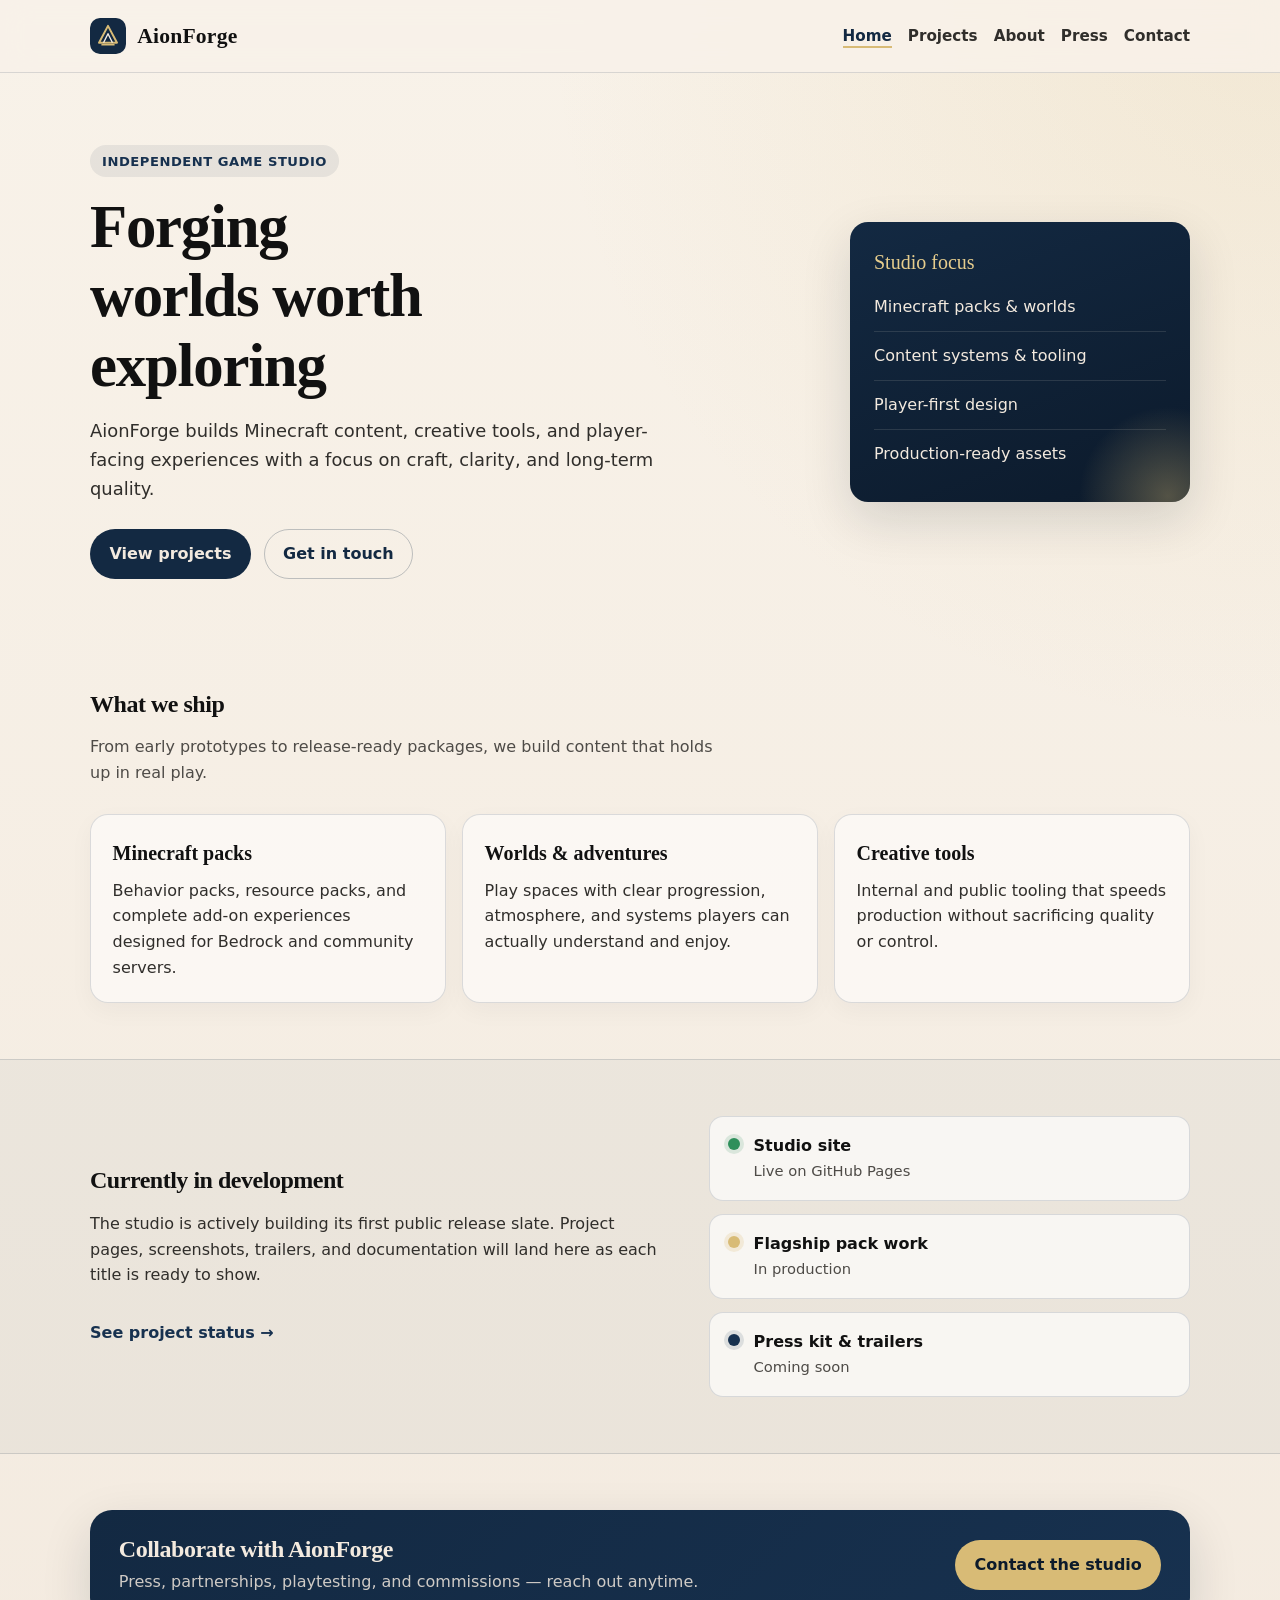
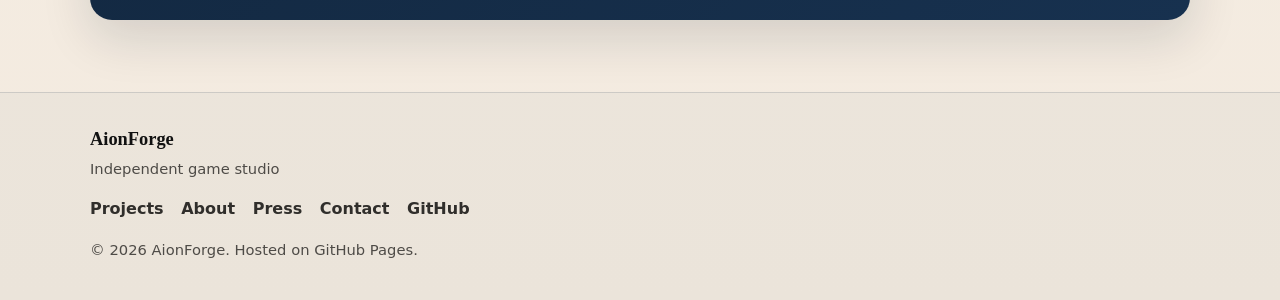
==== index.html @ 2b09fc06 "Initial AionForge studio site for GitHub Pages Add landing, projects, about, contact, and press page" ====
<!DOCTYPE html>
<html lang="en">
<head>
  <meta charset="utf-8">
  <meta name="viewport" content="width=device-width, initial-scale=1">
  <title>AionForge — Independent Game Studio</title>
  <meta name="description" content="AionForge is an independent game studio building Minecraft packs, worlds, and creative tools.">
  <meta name="theme-color" content="#132942">
  <meta property="og:title" content="AionForge — Independent Game Studio">
  <meta property="og:description" content="Minecraft packs, worlds, and creative tools from an independent studio.">
  <meta property="og:type" content="website">
  <meta property="og:url" content="https://aionforgestudio.github.io/">
  <link rel="icon" href="assets/favicon.svg" type="image/svg+xml">
  <link rel="stylesheet" href="css/site.css">
</head>
<body>
  <a class="skip-link" href="#main">Skip to content</a>

  <header class="site-header">
    <div class="container header-inner">
      <a class="brand" href="index.html" aria-label="AionForge home">
        <img src="assets/mark.svg" width="36" height="36" alt="" class="brand-mark">
        <span class="brand-name">AionForge</span>
      </a>
      <nav class="nav" aria-label="Primary">
        <a href="index.html" aria-current="page">Home</a>
        <a href="projects.html">Projects</a>
        <a href="about.html">About</a>
        <a href="press.html">Press</a>
        <a href="contact.html">Contact</a>
      </nav>
    </div>
  </header>

  <main id="main">
    <section class="hero">
      <div class="container hero-grid">
        <div class="hero-copy">
          <p class="eyebrow">Independent game studio</p>
          <h1>Forging worlds worth exploring</h1>
          <p class="lede">
            AionForge builds Minecraft content, creative tools, and player-facing experiences
            with a focus on craft, clarity, and long-term quality.
          </p>
          <div class="hero-actions">
            <a class="btn btn-primary" href="projects.html">View projects</a>
            <a class="btn btn-ghost" href="contact.html">Get in touch</a>
          </div>
        </div>
        <div class="hero-panel" aria-hidden="true">
          <div class="panel-frame">
            <div class="panel-glow"></div>
            <div class="panel-title">Studio focus</div>
            <ul class="panel-list">
              <li>Minecraft packs &amp; worlds</li>
              <li>Content systems &amp; tooling</li>
              <li>Player-first design</li>
              <li>Production-ready assets</li>
            </ul>
          </div>
        </div>
      </div>
    </section>

    <section class="section">
      <div class="container">
        <div class="section-head">
          <h2>What we ship</h2>
          <p>From early prototypes to release-ready packages, we build content that holds up in real play.</p>
        </div>
        <div class="card-grid">
          <article class="card">
            <h3>Minecraft packs</h3>
            <p>Behavior packs, resource packs, and complete add-on experiences designed for Bedrock and community servers.</p>
          </article>
          <article class="card">
            <h3>Worlds &amp; adventures</h3>
            <p>Play spaces with clear progression, atmosphere, and systems players can actually understand and enjoy.</p>
          </article>
          <article class="card">
            <h3>Creative tools</h3>
            <p>Internal and public tooling that speeds production without sacrificing quality or control.</p>
          </article>
        </div>
      </div>
    </section>

    <section class="section section-alt">
      <div class="container split">
        <div>
          <h2>Currently in development</h2>
          <p class="lede-sm">
            The studio is actively building its first public release slate. Project pages, screenshots,
            trailers, and documentation will land here as each title is ready to show.
          </p>
          <a class="text-link" href="projects.html">See project status →</a>
        </div>
        <div class="status-board" role="list">
          <div class="status-item" role="listitem">
            <span class="status-dot live"></span>
            <div>
              <strong>Studio site</strong>
              <span>Live on GitHub Pages</span>
            </div>
          </div>
          <div class="status-item" role="listitem">
            <span class="status-dot build"></span>
            <div>
              <strong>Flagship pack work</strong>
              <span>In production</span>
            </div>
          </div>
          <div class="status-item" role="listitem">
            <span class="status-dot next"></span>
            <div>
              <strong>Press kit &amp; trailers</strong>
              <span>Coming soon</span>
            </div>
          </div>
        </div>
      </div>
    </section>

    <section class="section">
      <div class="container cta-band">
        <div>
          <h2>Collaborate with AionForge</h2>
          <p>Press, partnerships, playtesting, and commissions — reach out anytime.</p>
        </div>
        <a class="btn btn-primary" href="contact.html">Contact the studio</a>
      </div>
    </section>
  </main>

  <footer class="site-footer">
    <div class="container footer-inner">
      <div class="footer-brand">
        <strong>AionForge</strong>
        <span>Independent game studio</span>
      </div>
      <nav class="footer-nav" aria-label="Footer">
        <a href="projects.html">Projects</a>
        <a href="about.html">About</a>
        <a href="press.html">Press</a>
        <a href="contact.html">Contact</a>
        <a href="https://github.com/AionForgeStudio" rel="noopener noreferrer">GitHub</a>
      </nav>
      <p class="footer-meta">© <span id="year">2026</span> AionForge. Hosted on GitHub Pages.</p>
    </div>
  </footer>

  <script>
    document.getElementById('year').textContent = new Date().getFullYear();
  </script>
</body>
</html>
---- css/site.css ----
/* AionForge studio site
   Palette: cream / navy / gold (studio brand) */

:root {
  --cream: #f3eadf;
  --cream-soft: #f8f2e9;
  --ink: #111111;
  --ink-soft: #302e2b;
  --muted: #4e4b47;
  --navy: #132942;
  --navy-mid: #17314f;
  --navy-deep: #0c1a2b;
  --gold: #d8bb76;
  --gold-bright: #e6cd8d;
  --line: rgba(19, 41, 66, 0.14);
  --shadow: 0 18px 50px rgba(12, 26, 43, 0.14);
  --radius: 18px;
  --max: 1100px;
  --font-sans: "Segoe UI", system-ui, -apple-system, sans-serif;
  --font-display: Georgia, "Times New Roman", serif;
}

*,
*::before,
*::after {
  box-sizing: border-box;
}

html {
  scroll-behavior: smooth;
}

body {
  margin: 0;
  font-family: var(--font-sans);
  color: var(--ink);
  background:
    radial-gradient(circle at top right, rgba(216, 187, 118, 0.18), transparent 32%),
    linear-gradient(180deg, var(--cream-soft) 0%, var(--cream) 100%);
  min-height: 100vh;
  line-height: 1.6;
}

img {
  max-width: 100%;
  display: block;
}

a {
  color: var(--navy-mid);
  text-decoration-thickness: 1px;
  text-underline-offset: 0.18em;
}

a:hover {
  color: var(--navy);
}

.skip-link {
  position: absolute;
  left: 1rem;
  top: -3rem;
  background: var(--navy);
  color: var(--cream);
  padding: 0.6rem 0.9rem;
  border-radius: 999px;
  z-index: 100;
}

.skip-link:focus {
  top: 1rem;
}

.container {
  width: min(var(--max), calc(100% - 2.5rem));
  margin-inline: auto;
}

/* Header */

.site-header {
  position: sticky;
  top: 0;
  z-index: 50;
  backdrop-filter: blur(14px);
  background: rgba(248, 242, 233, 0.86);
  border-bottom: 1px solid var(--line);
}

.header-inner {
  display: flex;
  align-items: center;
  justify-content: space-between;
  gap: 1rem;
  min-height: 72px;
}

.brand {
  display: inline-flex;
  align-items: center;
  gap: 0.7rem;
  text-decoration: none;
  color: var(--ink);
}

.brand-mark {
  border-radius: 10px;
}

.brand-name {
  font-family: var(--font-display);
  font-size: 1.35rem;
  font-weight: 700;
  letter-spacing: 0.01em;
}

.nav {
  display: flex;
  flex-wrap: wrap;
  gap: 0.35rem 1rem;
  justify-content: flex-end;
}

.nav a {
  color: var(--ink-soft);
  text-decoration: none;
  font-size: 0.95rem;
  font-weight: 600;
}

.nav a:hover,
.nav a[aria-current="page"] {
  color: var(--navy);
}

.nav a[aria-current="page"] {
  box-shadow: inset 0 -2px 0 var(--gold);
}

/* Hero */

.hero {
  padding: 4.5rem 0 3.5rem;
}

.hero-grid {
  display: grid;
  grid-template-columns: 1.3fr 0.9fr;
  gap: 2.5rem;
  align-items: center;
}

.eyebrow {
  display: inline-block;
  margin: 0 0 0.9rem;
  padding: 0.35rem 0.75rem;
  border-radius: 999px;
  background: rgba(19, 41, 66, 0.08);
  color: var(--navy-mid);
  font-size: 0.82rem;
  font-weight: 700;
  letter-spacing: 0.04em;
  text-transform: uppercase;
}

.hero h1,
.page-hero h1,
.section-head h2,
.section h2 {
  font-family: var(--font-display);
  line-height: 1.15;
  letter-spacing: -0.02em;
  margin: 0 0 1rem;
}

.hero h1 {
  font-size: clamp(2.4rem, 5vw, 3.8rem);
  max-width: 12ch;
}

.lede {
  font-size: 1.12rem;
  color: var(--ink-soft);
  max-width: 38rem;
  margin: 0 0 1.6rem;
}

.lede-sm {
  color: var(--ink-soft);
  max-width: 36rem;
}

.hero-actions {
  display: flex;
  flex-wrap: wrap;
  gap: 0.8rem;
}

.btn {
  display: inline-flex;
  align-items: center;
  justify-content: center;
  min-height: 46px;
  padding: 0.7rem 1.15rem;
  border-radius: 999px;
  border: 1px solid transparent;
  font-weight: 700;
  text-decoration: none;
  transition: transform 0.15s ease, background 0.15s ease, border-color 0.15s ease;
}

.btn:hover {
  transform: translateY(-1px);
}

.btn-primary {
  background: var(--navy);
  color: var(--cream);
}

.btn-primary:hover {
  background: var(--navy-mid);
  color: var(--cream);
}

.btn-ghost {
  background: transparent;
  border-color: rgba(19, 41, 66, 0.25);
  color: var(--navy);
}

.btn-ghost:hover {
  border-color: var(--navy);
  color: var(--navy);
}

.hero-panel {
  display: flex;
  justify-content: flex-end;
}

.panel-frame {
  width: min(100%, 340px);
  padding: 1.5rem;
  border-radius: var(--radius);
  background: linear-gradient(160deg, var(--navy) 0%, var(--navy-deep) 100%);
  color: var(--cream);
  box-shadow: var(--shadow);
  position: relative;
  overflow: hidden;
}

.panel-glow {
  position: absolute;
  inset: auto -20% -30% auto;
  width: 180px;
  height: 180px;
  background: radial-gradient(circle, rgba(216, 187, 118, 0.35), transparent 70%);
  pointer-events: none;
}

.panel-title {
  position: relative;
  font-family: var(--font-display);
  font-size: 1.25rem;
  margin-bottom: 1rem;
  color: var(--gold-bright);
}

.panel-list {
  position: relative;
  margin: 0;
  padding: 0;
  list-style: none;
}

.panel-list li {
  padding: 0.7rem 0;
  border-top: 1px solid rgba(243, 234, 223, 0.12);
}

.panel-list li:first-child {
  border-top: 0;
  padding-top: 0;
}

/* Sections */

.section {
  padding: 3.5rem 0;
}

.section-alt {
  background: rgba(19, 41, 66, 0.04);
  border-block: 1px solid var(--line);
}

.section-head {
  max-width: 40rem;
  margin-bottom: 1.8rem;
}

.section-head p,
.page-hero p {
  color: var(--muted);
  margin: 0;
}

.card-grid {
  display: grid;
  grid-template-columns: repeat(3, 1fr);
  gap: 1rem;
}

.card,
.project-card,
.content-card {
  background: rgba(255, 255, 255, 0.55);
  border: 1px solid var(--line);
  border-radius: var(--radius);
  padding: 1.35rem;
  box-shadow: 0 8px 24px rgba(12, 26, 43, 0.04);
}

.card h3,
.project-card h3,
.content-card h3 {
  margin: 0 0 0.55rem;
  font-family: var(--font-display);
  font-size: 1.25rem;
}

.card p,
.project-card p,
.content-card p {
  margin: 0;
  color: var(--ink-soft);
}

.split {
  display: grid;
  grid-template-columns: 1.1fr 0.9fr;
  gap: 2rem;
  align-items: center;
}

.status-board {
  display: grid;
  gap: 0.8rem;
}

.status-item {
  display: grid;
  grid-template-columns: auto 1fr;
  gap: 0.85rem;
  align-items: start;
  padding: 1rem 1.1rem;
  border-radius: 14px;
  background: rgba(255, 255, 255, 0.65);
  border: 1px solid var(--line);
}

.status-item strong {
  display: block;
}

.status-item span:last-child {
  color: var(--muted);
  font-size: 0.92rem;
}

.status-dot {
  width: 12px;
  height: 12px;
  border-radius: 50%;
  margin-top: 0.35rem;
  background: var(--muted);
}

.status-dot.live {
  background: #2f8f5b;
  box-shadow: 0 0 0 4px rgba(47, 143, 91, 0.15);
}

.status-dot.build {
  background: var(--gold);
  box-shadow: 0 0 0 4px rgba(216, 187, 118, 0.22);
}

.status-dot.next {
  background: var(--navy-mid);
  box-shadow: 0 0 0 4px rgba(23, 49, 79, 0.12);
}

.text-link {
  display: inline-block;
  margin-top: 1rem;
  font-weight: 700;
  text-decoration: none;
}

.cta-band {
  display: flex;
  justify-content: space-between;
  align-items: center;
  gap: 1.5rem;
  padding: 1.6rem 1.8rem;
  border-radius: calc(var(--radius) + 4px);
  background: linear-gradient(135deg, var(--navy) 0%, var(--navy-mid) 100%);
  color: var(--cream);
  box-shadow: var(--shadow);
}

.cta-band h2 {
  color: var(--cream);
  margin-bottom: 0.35rem;
}

.cta-band p {
  margin: 0;
  color: rgba(243, 234, 223, 0.84);
}

.cta-band .btn-primary {
  background: var(--gold);
  color: var(--navy-deep);
}

.cta-band .btn-primary:hover {
  background: var(--gold-bright);
  color: var(--navy-deep);
}

/* Inner pages */

.page-hero {
  padding: 3.5rem 0 1.5rem;
}

.page-hero h1 {
  font-size: clamp(2rem, 4vw, 3rem);
}

.prose {
  max-width: 46rem;
}

.prose p {
  color: var(--ink-soft);
}

.prose ul {
  color: var(--ink-soft);
  padding-left: 1.2rem;
}

.project-grid {
  display: grid;
  grid-template-columns: repeat(2, 1fr);
  gap: 1rem;
  padding-bottom: 3.5rem;
}

.project-card .meta {
  display: inline-block;
  margin-bottom: 0.7rem;
  font-size: 0.82rem;
  font-weight: 700;
  letter-spacing: 0.04em;
  text-transform: uppercase;
  color: var(--navy-mid);
}

.badge {
  display: inline-block;
  margin-top: 1rem;
  padding: 0.3rem 0.65rem;
  border-radius: 999px;
  background: rgba(19, 41, 66, 0.08);
  color: var(--navy);
  font-size: 0.82rem;
  font-weight: 700;
}

.contact-grid {
  display: grid;
  grid-template-columns: 1.1fr 0.9fr;
  gap: 1rem;
  padding-bottom: 3.5rem;
}

.contact-list {
  list-style: none;
  margin: 1rem 0 0;
  padding: 0;
}

.contact-list li {
  padding: 0.75rem 0;
  border-top: 1px solid var(--line);
}

.contact-list li:first-child {
  border-top: 0;
}

.contact-list strong {
  display: block;
  margin-bottom: 0.15rem;
}

/* Footer */

.site-footer {
  border-top: 1px solid var(--line);
  background: rgba(19, 41, 66, 0.03);
  padding: 2rem 0 2.4rem;
  margin-top: 1rem;
}

.footer-inner {
  display: grid;
  gap: 1rem;
}

.footer-brand {
  display: flex;
  flex-direction: column;
  gap: 0.15rem;
}

.footer-brand strong {
  font-family: var(--font-display);
  font-size: 1.15rem;
}

.footer-brand span,
.footer-meta {
  color: var(--muted);
  font-size: 0.92rem;
}

.footer-nav {
  display: flex;
  flex-wrap: wrap;
  gap: 0.8rem 1.1rem;
}

.footer-nav a {
  text-decoration: none;
  font-weight: 600;
  color: var(--ink-soft);
}

.footer-nav a:hover {
  color: var(--navy);
}

.footer-meta {
  margin: 0;
}

/* Responsive */

@media (max-width: 860px) {
  .hero-grid,
  .split,
  .card-grid,
  .project-grid,
  .contact-grid {
    grid-template-columns: 1fr;
  }

  .hero {
    padding-top: 3rem;
  }

  .hero-panel {
    justify-content: stretch;
  }

  .panel-frame {
    width: 100%;
  }

  .cta-band {
    flex-direction: column;
    align-items: flex-start;
  }
}

@media (max-width: 560px) {
  .header-inner {
    flex-direction: column;
    align-items: flex-start;
    padding: 0.9rem 0;
  }

  .nav {
    justify-content: flex-start;
  }
}
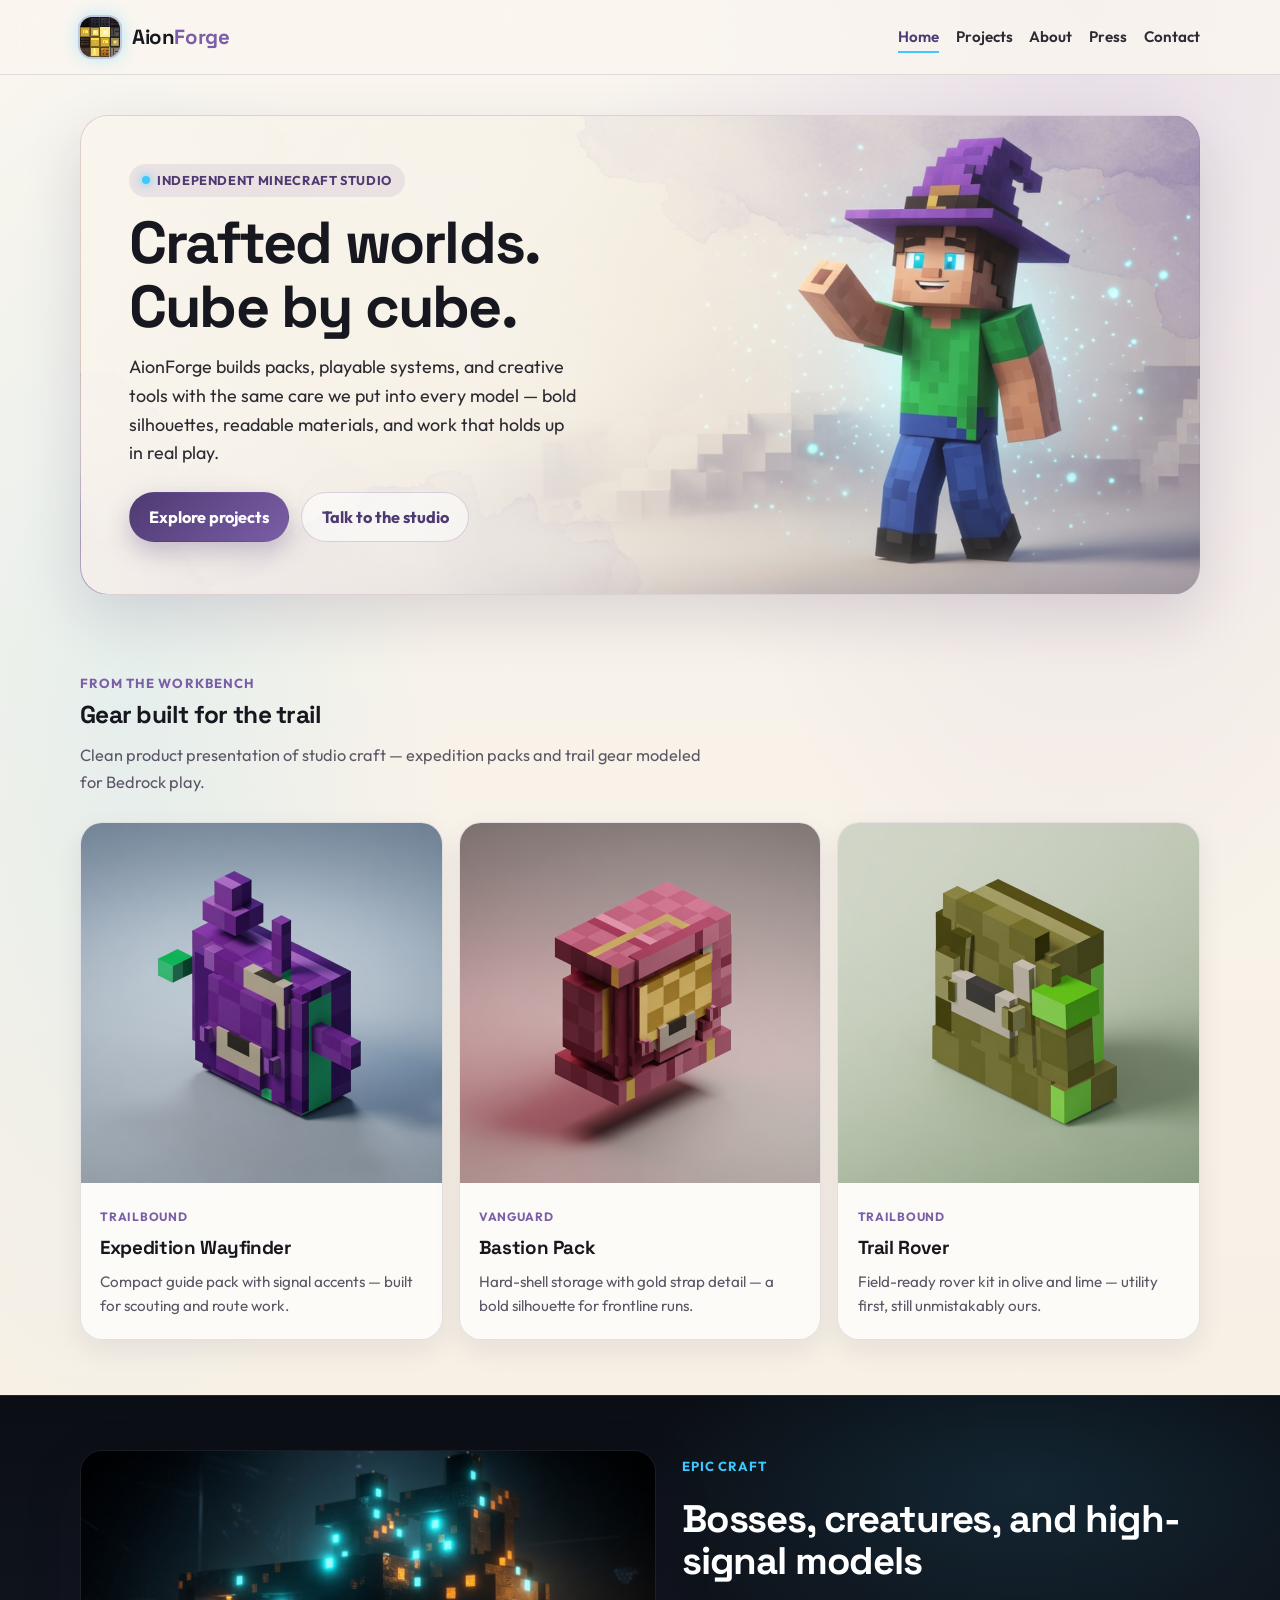
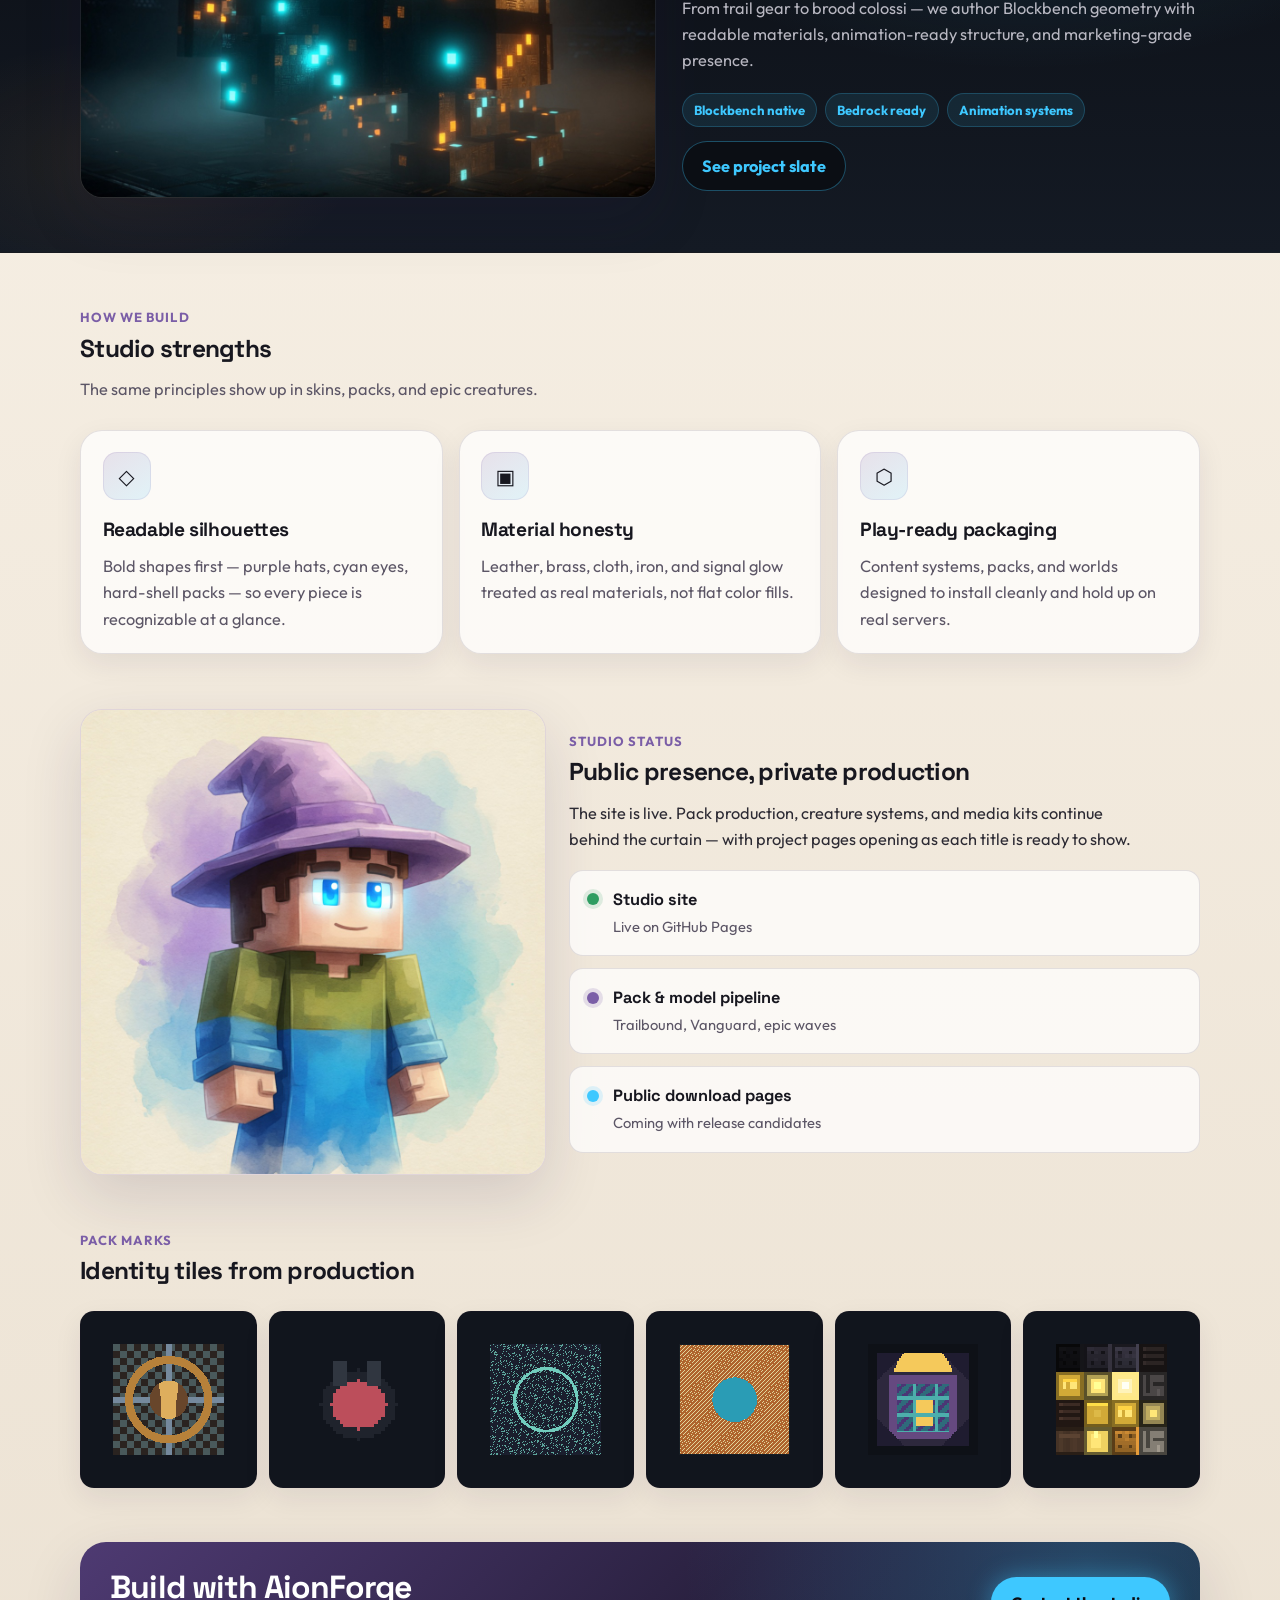
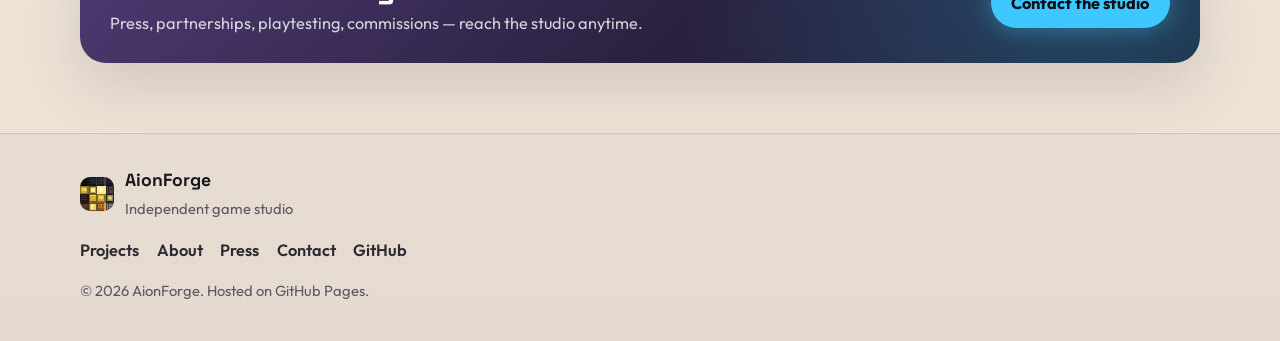
==== commit f9030acc: "Redesign site around studio Minecraft art direction Shift from resume-cream branding to the real pac" ====
--- a/index.html
+++ b/index.html
@@ -4,13 +4,17 @@
   <meta charset="utf-8">
   <meta name="viewport" content="width=device-width, initial-scale=1">
   <title>AionForge — Independent Game Studio</title>
-  <meta name="description" content="AionForge is an independent game studio building Minecraft packs, worlds, and creative tools.">
-  <meta name="theme-color" content="#132942">
+  <meta name="description" content="AionForge builds Minecraft packs, worlds, and creative tools — crafted cube by cube.">
+  <meta name="theme-color" content="#4e3a72">
   <meta property="og:title" content="AionForge — Independent Game Studio">
   <meta property="og:description" content="Minecraft packs, worlds, and creative tools from an independent studio.">
   <meta property="og:type" content="website">
   <meta property="og:url" content="https://aionforgestudio.github.io/">
-  <link rel="icon" href="assets/favicon.svg" type="image/svg+xml">
+  <meta property="og:image" content="https://aionforgestudio.github.io/assets/gallery/hero-portrait.jpg">
+  <link rel="icon" href="assets/brand/mascot-face.png" type="image/png">
+  <link rel="preconnect" href="https://fonts.googleapis.com">
+  <link rel="preconnect" href="https://fonts.gstatic.com" crossorigin>
+  <link href="https://fonts.googleapis.com/css2?family=Outfit:wght@400;600;700;800&family=Space+Grotesk:wght@500;700&display=swap" rel="stylesheet">
   <link rel="stylesheet" href="css/site.css">
 </head>
 <body>
@@ -19,8 +23,8 @@
   <header class="site-header">
     <div class="container header-inner">
       <a class="brand" href="index.html" aria-label="AionForge home">
-        <img src="assets/mark.svg" width="36" height="36" alt="" class="brand-mark">
-        <span class="brand-name">AionForge</span>
+        <img src="assets/brand/mascot-face.png" width="40" height="40" alt="" class="brand-mark">
+        <span class="brand-name">Aion<span>Forge</span></span>
       </a>
       <nav class="nav" aria-label="Primary">
         <a href="index.html" aria-current="page">Home</a>
@@ -34,29 +38,85 @@
 
   <main id="main">
     <section class="hero">
-      <div class="container hero-grid">
-        <div class="hero-copy">
-          <p class="eyebrow">Independent game studio</p>
-          <h1>Forging worlds worth exploring</h1>
-          <p class="lede">
-            AionForge builds Minecraft content, creative tools, and player-facing experiences
-            with a focus on craft, clarity, and long-term quality.
+      <div class="container">
+        <div class="hero-banner" style="background-image: url('assets/gallery/hero-banner.jpg');">
+          <div class="hero-content">
+            <p class="eyebrow">Independent Minecraft studio</p>
+            <h1>Crafted worlds. Cube by cube.</h1>
+            <p class="lede">
+              AionForge builds packs, playable systems, and creative tools with the same care
+              we put into every model — bold silhouettes, readable materials, and work that holds up in real play.
+            </p>
+            <div class="hero-actions">
+              <a class="btn btn-primary" href="projects.html">Explore projects</a>
+              <a class="btn btn-ghost" href="contact.html">Talk to the studio</a>
+            </div>
+          </div>
+        </div>
+      </div>
+    </section>
+
+    <section class="section">
+      <div class="container">
+        <div class="section-head">
+          <span class="section-kicker">From the workbench</span>
+          <h2>Gear built for the trail</h2>
+          <p>Clean product presentation of studio craft — expedition packs and trail gear modeled for Bedrock play.</p>
+        </div>
+        <div class="product-grid">
+          <article class="product-card">
+            <div class="thumb">
+              <img src="assets/gallery/product-wayfinder.jpg" alt="Purple and green Expedition Wayfinder pack, isometric product render" width="800" height="800" loading="lazy">
+            </div>
+            <div class="body">
+              <span class="meta">Trailbound</span>
+              <h3>Expedition Wayfinder</h3>
+              <p>Compact guide pack with signal accents — built for scouting and route work.</p>
+            </div>
+          </article>
+          <article class="product-card">
+            <div class="thumb">
+              <img src="assets/gallery/product-bastion.jpg" alt="Pink and gold Vanguard Bastion pack, isometric product render" width="800" height="800" loading="lazy">
+            </div>
+            <div class="body">
+              <span class="meta">Vanguard</span>
+              <h3>Bastion Pack</h3>
+              <p>Hard-shell storage with gold strap detail — a bold silhouette for frontline runs.</p>
+            </div>
+          </article>
+          <article class="product-card">
+            <div class="thumb">
+              <img src="assets/gallery/product-rover.jpg" alt="Olive green Trail Rover pack with lime accents, isometric product render" width="800" height="800" loading="lazy">
+            </div>
+            <div class="body">
+              <span class="meta">Trailbound</span>
+              <h3>Trail Rover</h3>
+              <p>Field-ready rover kit in olive and lime — utility first, still unmistakably ours.</p>
+            </div>
+          </article>
+        </div>
+      </div>
+    </section>
+
+    <section class="section section-dark">
+      <div class="container feature-split">
+        <div class="feature-media">
+          <img src="assets/gallery/feature-colossus.jpg" alt="Dark industrial fantasy cube colossus with cyan and amber signal lights" width="1280" height="720" loading="lazy">
+        </div>
+        <div class="feature-copy">
+          <span class="section-kicker">Epic craft</span>
+          <h2>Bosses, creatures, and high-signal models</h2>
+          <p class="lede-sm">
+            From trail gear to brood colossi — we author Blockbench geometry with readable materials,
+            animation-ready structure, and marketing-grade presence.
           </p>
-          <div class="hero-actions">
-            <a class="btn btn-primary" href="projects.html">View projects</a>
-            <a class="btn btn-ghost" href="contact.html">Get in touch</a>
-          </div>
-        </div>
-        <div class="hero-panel" aria-hidden="true">
-          <div class="panel-frame">
-            <div class="panel-glow"></div>
-            <div class="panel-title">Studio focus</div>
-            <ul class="panel-list">
-              <li>Minecraft packs &amp; worlds</li>
-              <li>Content systems &amp; tooling</li>
-              <li>Player-first design</li>
-              <li>Production-ready assets</li>
-            </ul>
+          <div class="pill-row">
+            <span class="pill">Blockbench native</span>
+            <span class="pill">Bedrock ready</span>
+            <span class="pill">Animation systems</span>
+          </div>
+          <div>
+            <a class="btn btn-cyan" href="projects.html">See project slate</a>
           </div>
         </div>
       </div>
@@ -65,67 +125,91 @@
     <section class="section">
       <div class="container">
         <div class="section-head">
-          <h2>What we ship</h2>
-          <p>From early prototypes to release-ready packages, we build content that holds up in real play.</p>
+          <span class="section-kicker">How we build</span>
+          <h2>Studio strengths</h2>
+          <p>The same principles show up in skins, packs, and epic creatures.</p>
         </div>
         <div class="card-grid">
           <article class="card">
-            <h3>Minecraft packs</h3>
-            <p>Behavior packs, resource packs, and complete add-on experiences designed for Bedrock and community servers.</p>
+            <div class="icon-blob" aria-hidden="true">◇</div>
+            <h3>Readable silhouettes</h3>
+            <p>Bold shapes first — purple hats, cyan eyes, hard-shell packs — so every piece is recognizable at a glance.</p>
           </article>
           <article class="card">
-            <h3>Worlds &amp; adventures</h3>
-            <p>Play spaces with clear progression, atmosphere, and systems players can actually understand and enjoy.</p>
+            <div class="icon-blob" aria-hidden="true">▣</div>
+            <h3>Material honesty</h3>
+            <p>Leather, brass, cloth, iron, and signal glow treated as real materials, not flat color fills.</p>
           </article>
           <article class="card">
-            <h3>Creative tools</h3>
-            <p>Internal and public tooling that speeds production without sacrificing quality or control.</p>
-          </article>
-        </div>
-      </div>
-    </section>
-
-    <section class="section section-alt">
-      <div class="container split">
+            <div class="icon-blob" aria-hidden="true">⬡</div>
+            <h3>Play-ready packaging</h3>
+            <p>Content systems, packs, and worlds designed to install cleanly and hold up on real servers.</p>
+          </article>
+        </div>
+      </div>
+    </section>
+
+    <section class="section" style="padding-top: 0;">
+      <div class="container portrait-band">
+        <div class="portrait-frame">
+          <img src="assets/gallery/hero-portrait.jpg" alt="AionForge mascot — Minecraft wizard with purple hat and glowing cyan eyes" width="1024" height="1024" loading="lazy">
+        </div>
         <div>
-          <h2>Currently in development</h2>
-          <p class="lede-sm">
-            The studio is actively building its first public release slate. Project pages, screenshots,
-            trailers, and documentation will land here as each title is ready to show.
+          <span class="section-kicker">Studio status</span>
+          <h2>Public presence, private production</h2>
+          <p class="lede-sm" style="margin-bottom: 1.1rem;">
+            The site is live. Pack production, creature systems, and media kits continue behind the curtain —
+            with project pages opening as each title is ready to show.
           </p>
-          <a class="text-link" href="projects.html">See project status →</a>
-        </div>
-        <div class="status-board" role="list">
-          <div class="status-item" role="listitem">
-            <span class="status-dot live"></span>
-            <div>
-              <strong>Studio site</strong>
-              <span>Live on GitHub Pages</span>
-            </div>
-          </div>
-          <div class="status-item" role="listitem">
-            <span class="status-dot build"></span>
-            <div>
-              <strong>Flagship pack work</strong>
-              <span>In production</span>
-            </div>
-          </div>
-          <div class="status-item" role="listitem">
-            <span class="status-dot next"></span>
-            <div>
-              <strong>Press kit &amp; trailers</strong>
-              <span>Coming soon</span>
-            </div>
-          </div>
-        </div>
-      </div>
-    </section>
-
-    <section class="section">
+          <div class="status-board" role="list">
+            <div class="status-item" role="listitem">
+              <span class="status-dot live"></span>
+              <div>
+                <strong>Studio site</strong>
+                <span>Live on GitHub Pages</span>
+              </div>
+            </div>
+            <div class="status-item" role="listitem">
+              <span class="status-dot build"></span>
+              <div>
+                <strong>Pack &amp; model pipeline</strong>
+                <span>Trailbound, Vanguard, epic waves</span>
+              </div>
+            </div>
+            <div class="status-item" role="listitem">
+              <span class="status-dot next"></span>
+              <div>
+                <strong>Public download pages</strong>
+                <span>Coming with release candidates</span>
+              </div>
+            </div>
+          </div>
+        </div>
+      </div>
+    </section>
+
+    <section class="section" style="padding-top: 0;">
+      <div class="container">
+        <div class="section-head">
+          <span class="section-kicker">Pack marks</span>
+          <h2>Identity tiles from production</h2>
+        </div>
+        <div class="icon-grid" aria-label="Pack icon gallery">
+          <div class="icon-tile"><img src="assets/packs/hearthveil.png" alt="Hearthveil pack icon" loading="lazy"></div>
+          <div class="icon-tile"><img src="assets/packs/momentum-menagerie.png" alt="Momentum Menagerie pack icon" loading="lazy"></div>
+          <div class="icon-tile"><img src="assets/packs/echo-vessels.png" alt="Echo Vessels pack icon" loading="lazy"></div>
+          <div class="icon-tile"><img src="assets/packs/aperture-foundry.png" alt="Aperture Foundry pack icon" loading="lazy"></div>
+          <div class="icon-tile"><img src="assets/packs/reliquary-vaults.png" alt="Reliquary Vaults pack icon" loading="lazy"></div>
+          <div class="icon-tile"><img src="assets/brand/mascot-face.png" alt="Studio mascot face" loading="lazy"></div>
+        </div>
+      </div>
+    </section>
+
+    <section class="section" style="padding-top: 0;">
       <div class="container cta-band">
         <div>
-          <h2>Collaborate with AionForge</h2>
-          <p>Press, partnerships, playtesting, and commissions — reach out anytime.</p>
+          <h2>Build with AionForge</h2>
+          <p>Press, partnerships, playtesting, commissions — reach the studio anytime.</p>
         </div>
         <a class="btn btn-primary" href="contact.html">Contact the studio</a>
       </div>
@@ -135,8 +219,11 @@
   <footer class="site-footer">
     <div class="container footer-inner">
       <div class="footer-brand">
-        <strong>AionForge</strong>
-        <span>Independent game studio</span>
+        <img src="assets/brand/mascot-face.png" width="34" height="34" alt="">
+        <div>
+          <strong>AionForge</strong>
+          <span>Independent game studio</span>
+        </div>
       </div>
       <nav class="footer-nav" aria-label="Footer">
         <a href="projects.html">Projects</a>
--- a/css/site.css
+++ b/css/site.css
@@ -1,23 +1,40 @@
-/* AionForge studio site
-   Palette: cream / navy / gold (studio brand) */
+/* AionForge — design system from studio Minecraft art
+   Portrait palette: cream parchment, lavender, cyan glow, olive, cloth blue
+   Product palette: soft studio gradients, isometric craft
+   Epic palette: void dark, cyan / amber signal lights
+*/
 
 :root {
-  --cream: #f3eadf;
-  --cream-soft: #f8f2e9;
-  --ink: #111111;
-  --ink-soft: #302e2b;
-  --muted: #4e4b47;
-  --navy: #132942;
-  --navy-mid: #17314f;
-  --navy-deep: #0c1a2b;
-  --gold: #d8bb76;
-  --gold-bright: #e6cd8d;
-  --line: rgba(19, 41, 66, 0.14);
-  --shadow: 0 18px 50px rgba(12, 26, 43, 0.14);
-  --radius: 18px;
-  --max: 1100px;
-  --font-sans: "Segoe UI", system-ui, -apple-system, sans-serif;
-  --font-display: Georgia, "Times New Roman", serif;
+  --cream: #f6efe4;
+  --cream-deep: #ebe1d2;
+  --parchment: #faf6ef;
+  --ink: #17171f;
+  --ink-soft: #2c2a33;
+  --muted: #5c5666;
+  --line: rgba(40, 30, 55, 0.12);
+
+  --purple: #7b5ea7;
+  --purple-soft: #a78bcf;
+  --purple-deep: #4e3a72;
+  --cyan: #3ec8ff;
+  --cyan-glow: rgba(62, 200, 255, 0.45);
+  --olive: #5f8a4a;
+  --cloth-blue: #3d6db5;
+  --amber: #f0a030;
+
+  --void: #0b0e14;
+  --void-soft: #141a24;
+  --panel: rgba(255, 255, 255, 0.72);
+  --panel-dark: rgba(20, 24, 34, 0.72);
+
+  --radius: 22px;
+  --radius-sm: 14px;
+  --shadow: 0 22px 60px rgba(40, 28, 70, 0.14);
+  --shadow-soft: 0 10px 28px rgba(40, 28, 70, 0.08);
+  --max: 1120px;
+
+  --font: "Outfit", "Segoe UI", system-ui, sans-serif;
+  --display: "Space Grotesk", "Segoe UI", system-ui, sans-serif;
 }
 
 *,
@@ -32,13 +49,15 @@
 
 body {
   margin: 0;
-  font-family: var(--font-sans);
+  font-family: var(--font);
   color: var(--ink);
   background:
-    radial-gradient(circle at top right, rgba(216, 187, 118, 0.18), transparent 32%),
-    linear-gradient(180deg, var(--cream-soft) 0%, var(--cream) 100%);
+    radial-gradient(ellipse 70% 50% at 85% 0%, rgba(167, 139, 207, 0.22), transparent 55%),
+    radial-gradient(ellipse 50% 40% at 10% 20%, rgba(62, 200, 255, 0.1), transparent 50%),
+    linear-gradient(180deg, var(--parchment) 0%, var(--cream) 45%, var(--cream-deep) 100%);
   min-height: 100vh;
   line-height: 1.6;
+  font-size: 1.02rem;
 }
 
 img {
@@ -47,21 +66,20 @@
 }
 
 a {
-  color: var(--navy-mid);
-  text-decoration-thickness: 1px;
-  text-underline-offset: 0.18em;
+  color: var(--purple-deep);
+  text-underline-offset: 0.16em;
 }
 
 a:hover {
-  color: var(--navy);
+  color: var(--purple);
 }
 
 .skip-link {
   position: absolute;
   left: 1rem;
   top: -3rem;
-  background: var(--navy);
-  color: var(--cream);
+  background: var(--purple-deep);
+  color: white;
   padding: 0.6rem 0.9rem;
   border-radius: 999px;
   z-index: 100;
@@ -72,7 +90,7 @@
 }
 
 .container {
-  width: min(var(--max), calc(100% - 2.5rem));
+  width: min(var(--max), calc(100% - 2.4rem));
   margin-inline: auto;
 }
 
@@ -82,8 +100,8 @@
   position: sticky;
   top: 0;
   z-index: 50;
-  backdrop-filter: blur(14px);
-  background: rgba(248, 242, 233, 0.86);
+  backdrop-filter: blur(16px);
+  background: rgba(250, 246, 239, 0.82);
   border-bottom: 1px solid var(--line);
 }
 
@@ -92,32 +110,43 @@
   align-items: center;
   justify-content: space-between;
   gap: 1rem;
-  min-height: 72px;
+  min-height: 74px;
 }
 
 .brand {
   display: inline-flex;
   align-items: center;
-  gap: 0.7rem;
+  gap: 0.75rem;
   text-decoration: none;
   color: var(--ink);
 }
 
 .brand-mark {
-  border-radius: 10px;
+  width: 40px;
+  height: 40px;
+  border-radius: 12px;
+  image-rendering: pixelated;
+  box-shadow:
+    0 0 0 2px rgba(123, 94, 167, 0.25),
+    0 0 18px var(--cyan-glow);
+  background: #1a1524;
 }
 
 .brand-name {
-  font-family: var(--font-display);
-  font-size: 1.35rem;
+  font-family: var(--display);
+  font-size: 1.28rem;
   font-weight: 700;
-  letter-spacing: 0.01em;
+  letter-spacing: -0.02em;
+}
+
+.brand-name span {
+  color: var(--purple);
 }
 
 .nav {
   display: flex;
   flex-wrap: wrap;
-  gap: 0.35rem 1rem;
+  gap: 0.25rem 1.05rem;
   justify-content: flex-end;
 }
 
@@ -126,87 +155,121 @@
   text-decoration: none;
   font-size: 0.95rem;
   font-weight: 600;
+  padding: 0.25rem 0;
 }
 
 .nav a:hover,
 .nav a[aria-current="page"] {
-  color: var(--navy);
+  color: var(--purple-deep);
 }
 
 .nav a[aria-current="page"] {
-  box-shadow: inset 0 -2px 0 var(--gold);
+  box-shadow: inset 0 -2px 0 var(--cyan);
 }
 
 /* Hero */
 
 .hero {
-  padding: 4.5rem 0 3.5rem;
-}
-
-.hero-grid {
-  display: grid;
-  grid-template-columns: 1.3fr 0.9fr;
-  gap: 2.5rem;
+  padding: 2.5rem 0 1.5rem;
+}
+
+.hero-banner {
+  position: relative;
+  overflow: hidden;
+  border-radius: calc(var(--radius) + 6px);
+  min-height: clamp(320px, 48vw, 480px);
+  background: #ebe4d8 center / cover no-repeat;
+  box-shadow: var(--shadow);
+  border: 1px solid rgba(123, 94, 167, 0.14);
+}
+
+.hero-banner::after {
+  content: "";
+  position: absolute;
+  inset: 0;
+  background:
+    linear-gradient(100deg, rgba(250, 246, 239, 0.94) 0%, rgba(250, 246, 239, 0.78) 36%, rgba(250, 246, 239, 0.12) 68%, transparent 100%),
+    linear-gradient(0deg, rgba(23, 23, 31, 0.08), transparent 40%);
+  pointer-events: none;
+}
+
+.hero-content {
+  position: relative;
+  z-index: 1;
+  max-width: 34rem;
+  padding: clamp(1.6rem, 4vw, 3rem);
+}
+
+.eyebrow {
+  display: inline-flex;
   align-items: center;
-}
-
-.eyebrow {
-  display: inline-block;
+  gap: 0.45rem;
   margin: 0 0 0.9rem;
-  padding: 0.35rem 0.75rem;
+  padding: 0.38rem 0.8rem;
   border-radius: 999px;
-  background: rgba(19, 41, 66, 0.08);
-  color: var(--navy-mid);
-  font-size: 0.82rem;
+  background: rgba(123, 94, 167, 0.12);
+  color: var(--purple-deep);
+  font-size: 0.8rem;
   font-weight: 700;
-  letter-spacing: 0.04em;
+  letter-spacing: 0.05em;
   text-transform: uppercase;
+}
+
+.eyebrow::before {
+  content: "";
+  width: 8px;
+  height: 8px;
+  border-radius: 50%;
+  background: var(--cyan);
+  box-shadow: 0 0 10px var(--cyan);
 }
 
 .hero h1,
 .page-hero h1,
 .section-head h2,
 .section h2 {
-  font-family: var(--font-display);
-  line-height: 1.15;
-  letter-spacing: -0.02em;
-  margin: 0 0 1rem;
+  font-family: var(--display);
+  line-height: 1.08;
+  letter-spacing: -0.03em;
+  margin: 0 0 0.9rem;
 }
 
 .hero h1 {
-  font-size: clamp(2.4rem, 5vw, 3.8rem);
-  max-width: 12ch;
+  font-size: clamp(2.35rem, 5vw, 3.7rem);
+  max-width: 11ch;
 }
 
 .lede {
   font-size: 1.12rem;
   color: var(--ink-soft);
-  max-width: 38rem;
-  margin: 0 0 1.6rem;
+  max-width: 34rem;
+  margin: 0 0 1.5rem;
 }
 
 .lede-sm {
   color: var(--ink-soft);
   max-width: 36rem;
+  margin: 0;
 }
 
 .hero-actions {
   display: flex;
   flex-wrap: wrap;
-  gap: 0.8rem;
+  gap: 0.75rem;
 }
 
 .btn {
   display: inline-flex;
   align-items: center;
   justify-content: center;
-  min-height: 46px;
-  padding: 0.7rem 1.15rem;
+  min-height: 48px;
+  padding: 0.7rem 1.2rem;
   border-radius: 999px;
   border: 1px solid transparent;
   font-weight: 700;
+  font-family: inherit;
   text-decoration: none;
-  transition: transform 0.15s ease, background 0.15s ease, border-color 0.15s ease;
+  transition: transform 0.15s ease, background 0.15s ease, border-color 0.15s ease, box-shadow 0.15s ease;
 }
 
 .btn:hover {
@@ -214,139 +277,273 @@
 }
 
 .btn-primary {
-  background: var(--navy);
-  color: var(--cream);
+  background: linear-gradient(135deg, var(--purple-deep), var(--purple));
+  color: #fff;
+  box-shadow: 0 10px 24px rgba(78, 58, 114, 0.28);
 }
 
 .btn-primary:hover {
-  background: var(--navy-mid);
-  color: var(--cream);
+  color: #fff;
+  background: linear-gradient(135deg, #5a4384, #8b6aba);
 }
 
 .btn-ghost {
-  background: transparent;
-  border-color: rgba(19, 41, 66, 0.25);
-  color: var(--navy);
+  background: rgba(255, 255, 255, 0.55);
+  border-color: rgba(78, 58, 114, 0.2);
+  color: var(--purple-deep);
 }
 
 .btn-ghost:hover {
-  border-color: var(--navy);
-  color: var(--navy);
-}
-
-.hero-panel {
-  display: flex;
-  justify-content: flex-end;
-}
-
-.panel-frame {
-  width: min(100%, 340px);
-  padding: 1.5rem;
-  border-radius: var(--radius);
-  background: linear-gradient(160deg, var(--navy) 0%, var(--navy-deep) 100%);
-  color: var(--cream);
-  box-shadow: var(--shadow);
-  position: relative;
-  overflow: hidden;
-}
-
-.panel-glow {
-  position: absolute;
-  inset: auto -20% -30% auto;
-  width: 180px;
-  height: 180px;
-  background: radial-gradient(circle, rgba(216, 187, 118, 0.35), transparent 70%);
-  pointer-events: none;
-}
-
-.panel-title {
-  position: relative;
-  font-family: var(--font-display);
-  font-size: 1.25rem;
-  margin-bottom: 1rem;
-  color: var(--gold-bright);
-}
-
-.panel-list {
-  position: relative;
-  margin: 0;
-  padding: 0;
-  list-style: none;
-}
-
-.panel-list li {
-  padding: 0.7rem 0;
-  border-top: 1px solid rgba(243, 234, 223, 0.12);
-}
-
-.panel-list li:first-child {
-  border-top: 0;
-  padding-top: 0;
+  border-color: var(--purple);
+  color: var(--purple-deep);
+}
+
+.btn-cyan {
+  background: var(--void);
+  color: var(--cyan);
+  border-color: rgba(62, 200, 255, 0.35);
+}
+
+.btn-cyan:hover {
+  color: #fff;
+  background: #151c28;
+  box-shadow: 0 0 24px var(--cyan-glow);
 }
 
 /* Sections */
 
 .section {
-  padding: 3.5rem 0;
-}
-
-.section-alt {
-  background: rgba(19, 41, 66, 0.04);
-  border-block: 1px solid var(--line);
+  padding: 3.4rem 0;
+}
+
+.section-dark {
+  background:
+    radial-gradient(ellipse 60% 80% at 80% 20%, rgba(62, 200, 255, 0.12), transparent 50%),
+    radial-gradient(ellipse 40% 60% at 10% 80%, rgba(240, 160, 48, 0.08), transparent 45%),
+    linear-gradient(180deg, var(--void) 0%, var(--void-soft) 100%);
+  color: #e8e6ef;
+  border-block: 1px solid rgba(255, 255, 255, 0.05);
+}
+
+.section-dark h2,
+.section-dark .section-head h2 {
+  color: #fff;
+}
+
+.section-dark .section-head p,
+.section-dark .lede-sm,
+.section-dark p {
+  color: rgba(232, 230, 239, 0.78);
 }
 
 .section-head {
   max-width: 40rem;
-  margin-bottom: 1.8rem;
-}
-
-.section-head p,
-.page-hero p {
+  margin-bottom: 1.7rem;
+}
+
+.section-head p {
   color: var(--muted);
   margin: 0;
 }
 
-.card-grid {
+.section-kicker {
+  display: block;
+  margin-bottom: 0.45rem;
+  color: var(--purple);
+  font-size: 0.82rem;
+  font-weight: 700;
+  letter-spacing: 0.08em;
+  text-transform: uppercase;
+}
+
+.section-dark .section-kicker {
+  color: var(--cyan);
+}
+
+/* Product / project cards */
+
+.product-grid {
   display: grid;
   grid-template-columns: repeat(3, 1fr);
   gap: 1rem;
 }
 
-.card,
-.project-card,
-.content-card {
-  background: rgba(255, 255, 255, 0.55);
+.product-card {
+  background: var(--panel);
+  border: 1px solid var(--line);
+  border-radius: var(--radius);
+  overflow: hidden;
+  box-shadow: var(--shadow-soft);
+  transition: transform 0.18s ease, box-shadow 0.18s ease;
+}
+
+.product-card:hover {
+  transform: translateY(-3px);
+  box-shadow: var(--shadow);
+}
+
+.product-card .thumb {
+  aspect-ratio: 1;
+  background:
+    radial-gradient(circle at 50% 40%, rgba(255, 255, 255, 0.55), transparent 55%),
+    #d9e2ea;
+  display: grid;
+  place-items: center;
+  overflow: hidden;
+}
+
+.product-card .thumb img {
+  width: 100%;
+  height: 100%;
+  object-fit: cover;
+}
+
+.product-card .body {
+  padding: 1.15rem 1.2rem 1.3rem;
+}
+
+.product-card .meta {
+  display: inline-block;
+  margin-bottom: 0.45rem;
+  font-size: 0.75rem;
+  font-weight: 700;
+  letter-spacing: 0.06em;
+  text-transform: uppercase;
+  color: var(--purple);
+}
+
+.product-card h3 {
+  margin: 0 0 0.4rem;
+  font-family: var(--display);
+  font-size: 1.18rem;
+  letter-spacing: -0.02em;
+}
+
+.product-card p {
+  margin: 0;
+  color: var(--muted);
+  font-size: 0.95rem;
+}
+
+/* Feature split */
+
+.feature-split {
+  display: grid;
+  grid-template-columns: 1.05fr 0.95fr;
+  gap: 1.4rem;
+  align-items: stretch;
+}
+
+.feature-media {
+  border-radius: var(--radius);
+  overflow: hidden;
+  min-height: 280px;
+  box-shadow: var(--shadow);
+  border: 1px solid rgba(255, 255, 255, 0.06);
+}
+
+.feature-media img {
+  width: 100%;
+  height: 100%;
+  object-fit: cover;
+}
+
+.feature-copy {
+  display: flex;
+  flex-direction: column;
+  justify-content: center;
+  gap: 0.85rem;
+  padding: 0.4rem 0.2rem;
+}
+
+.feature-copy h2 {
+  font-size: clamp(1.8rem, 3vw, 2.4rem);
+  margin: 0;
+}
+
+.pill-row {
+  display: flex;
+  flex-wrap: wrap;
+  gap: 0.5rem;
+  margin-top: 0.4rem;
+}
+
+.pill {
+  display: inline-flex;
+  padding: 0.35rem 0.7rem;
+  border-radius: 999px;
+  background: rgba(62, 200, 255, 0.1);
+  border: 1px solid rgba(62, 200, 255, 0.22);
+  color: var(--cyan);
+  font-size: 0.82rem;
+  font-weight: 700;
+}
+
+/* Icon strip / craft values */
+
+.card-grid {
+  display: grid;
+  grid-template-columns: repeat(3, 1fr);
+  gap: 1rem;
+}
+
+.card {
+  background: var(--panel);
   border: 1px solid var(--line);
   border-radius: var(--radius);
   padding: 1.35rem;
-  box-shadow: 0 8px 24px rgba(12, 26, 43, 0.04);
-}
-
-.card h3,
-.project-card h3,
-.content-card h3 {
-  margin: 0 0 0.55rem;
-  font-family: var(--font-display);
-  font-size: 1.25rem;
-}
-
-.card p,
-.project-card p,
-.content-card p {
-  margin: 0;
-  color: var(--ink-soft);
-}
-
-.split {
-  display: grid;
-  grid-template-columns: 1.1fr 0.9fr;
-  gap: 2rem;
+  box-shadow: var(--shadow-soft);
+}
+
+.card .icon-blob {
+  width: 48px;
+  height: 48px;
+  border-radius: 14px;
+  display: grid;
+  place-items: center;
+  margin-bottom: 0.9rem;
+  font-size: 1.3rem;
+  background: linear-gradient(145deg, rgba(123, 94, 167, 0.16), rgba(62, 200, 255, 0.14));
+  box-shadow: inset 0 0 0 1px rgba(123, 94, 167, 0.12);
+}
+
+.card h3 {
+  margin: 0 0 0.5rem;
+  font-family: var(--display);
+  font-size: 1.2rem;
+  letter-spacing: -0.02em;
+}
+
+.card p {
+  margin: 0;
+  color: var(--muted);
+}
+
+/* Portrait strip */
+
+.portrait-band {
+  display: grid;
+  grid-template-columns: 0.85fr 1.15fr;
+  gap: 1.4rem;
   align-items: center;
 }
 
+.portrait-frame {
+  border-radius: var(--radius);
+  overflow: hidden;
+  box-shadow: var(--shadow);
+  border: 1px solid rgba(123, 94, 167, 0.18);
+  background: var(--cream);
+}
+
+.portrait-frame img {
+  width: 100%;
+  height: auto;
+}
+
 .status-board {
   display: grid;
-  gap: 0.8rem;
+  gap: 0.75rem;
 }
 
 .status-item {
@@ -355,13 +552,14 @@
   gap: 0.85rem;
   align-items: start;
   padding: 1rem 1.1rem;
-  border-radius: 14px;
-  background: rgba(255, 255, 255, 0.65);
+  border-radius: var(--radius-sm);
+  background: var(--panel);
   border: 1px solid var(--line);
 }
 
 .status-item strong {
   display: block;
+  font-family: var(--display);
 }
 
 .status-item span:last-child {
@@ -373,84 +571,89 @@
   width: 12px;
   height: 12px;
   border-radius: 50%;
-  margin-top: 0.35rem;
+  margin-top: 0.4rem;
   background: var(--muted);
 }
 
 .status-dot.live {
-  background: #2f8f5b;
-  box-shadow: 0 0 0 4px rgba(47, 143, 91, 0.15);
+  background: #2f9d62;
+  box-shadow: 0 0 0 4px rgba(47, 157, 98, 0.15);
 }
 
 .status-dot.build {
-  background: var(--gold);
-  box-shadow: 0 0 0 4px rgba(216, 187, 118, 0.22);
+  background: var(--purple);
+  box-shadow: 0 0 0 4px rgba(123, 94, 167, 0.18);
 }
 
 .status-dot.next {
-  background: var(--navy-mid);
-  box-shadow: 0 0 0 4px rgba(23, 49, 79, 0.12);
-}
-
-.text-link {
-  display: inline-block;
-  margin-top: 1rem;
-  font-weight: 700;
-  text-decoration: none;
-}
+  background: var(--cyan);
+  box-shadow: 0 0 0 4px rgba(62, 200, 255, 0.16);
+}
+
+/* CTA */
 
 .cta-band {
   display: flex;
   justify-content: space-between;
   align-items: center;
   gap: 1.5rem;
-  padding: 1.6rem 1.8rem;
+  padding: 1.7rem 1.9rem;
   border-radius: calc(var(--radius) + 4px);
-  background: linear-gradient(135deg, var(--navy) 0%, var(--navy-mid) 100%);
-  color: var(--cream);
+  background:
+    radial-gradient(circle at 90% 20%, rgba(62, 200, 255, 0.22), transparent 40%),
+    linear-gradient(135deg, var(--purple-deep) 0%, #2a2140 55%, #1a2438 100%);
+  color: #fff;
   box-shadow: var(--shadow);
 }
 
 .cta-band h2 {
-  color: var(--cream);
-  margin-bottom: 0.35rem;
+  color: #fff;
+  margin: 0 0 0.35rem;
+  font-size: clamp(1.5rem, 3vw, 2rem);
 }
 
 .cta-band p {
   margin: 0;
-  color: rgba(243, 234, 223, 0.84);
+  color: rgba(255, 255, 255, 0.8);
 }
 
 .cta-band .btn-primary {
-  background: var(--gold);
-  color: var(--navy-deep);
+  background: var(--cyan);
+  color: var(--void);
+  box-shadow: 0 0 24px var(--cyan-glow);
 }
 
 .cta-band .btn-primary:hover {
-  background: var(--gold-bright);
-  color: var(--navy-deep);
+  background: #6ad6ff;
+  color: var(--void);
 }
 
 /* Inner pages */
 
 .page-hero {
-  padding: 3.5rem 0 1.5rem;
+  padding: 3rem 0 1.2rem;
 }
 
 .page-hero h1 {
   font-size: clamp(2rem, 4vw, 3rem);
 }
 
+.page-hero p {
+  color: var(--muted);
+  margin: 0;
+  max-width: 40rem;
+}
+
 .prose {
   max-width: 46rem;
 }
 
-.prose p {
+.prose p,
+.prose li {
   color: var(--ink-soft);
 }
 
 .prose ul {
-  color: var(--ink-soft);
   padding-left: 1.2rem;
 }
 
@@ -461,24 +664,59 @@
   padding-bottom: 3.5rem;
 }
 
+.project-card {
+  background: var(--panel);
+  border: 1px solid var(--line);
+  border-radius: var(--radius);
+  overflow: hidden;
+  box-shadow: var(--shadow-soft);
+}
+
+.project-card .thumb {
+  aspect-ratio: 16 / 11;
+  background: #d9e2ea;
+  overflow: hidden;
+}
+
+.project-card .thumb img {
+  width: 100%;
+  height: 100%;
+  object-fit: cover;
+}
+
+.project-card .body {
+  padding: 1.2rem 1.25rem 1.35rem;
+}
+
 .project-card .meta {
   display: inline-block;
-  margin-bottom: 0.7rem;
-  font-size: 0.82rem;
+  margin-bottom: 0.45rem;
+  font-size: 0.75rem;
   font-weight: 700;
-  letter-spacing: 0.04em;
+  letter-spacing: 0.06em;
   text-transform: uppercase;
-  color: var(--navy-mid);
+  color: var(--purple);
+}
+
+.project-card h3 {
+  margin: 0 0 0.45rem;
+  font-family: var(--display);
+  font-size: 1.25rem;
+}
+
+.project-card p {
+  margin: 0;
+  color: var(--muted);
 }
 
 .badge {
   display: inline-block;
-  margin-top: 1rem;
+  margin-top: 0.9rem;
   padding: 0.3rem 0.65rem;
   border-radius: 999px;
-  background: rgba(19, 41, 66, 0.08);
-  color: var(--navy);
-  font-size: 0.82rem;
+  background: rgba(123, 94, 167, 0.1);
+  color: var(--purple-deep);
+  font-size: 0.8rem;
   font-weight: 700;
 }
 
@@ -487,6 +725,25 @@
   grid-template-columns: 1.1fr 0.9fr;
   gap: 1rem;
   padding-bottom: 3.5rem;
+}
+
+.content-card {
+  background: var(--panel);
+  border: 1px solid var(--line);
+  border-radius: var(--radius);
+  padding: 1.4rem;
+  box-shadow: var(--shadow-soft);
+}
+
+.content-card h3 {
+  margin: 0 0 0.55rem;
+  font-family: var(--display);
+  font-size: 1.25rem;
+}
+
+.content-card p {
+  margin: 0;
+  color: var(--muted);
 }
 
 .contact-list {
@@ -507,13 +764,40 @@
 .contact-list strong {
   display: block;
   margin-bottom: 0.15rem;
+  color: var(--ink);
+}
+
+/* Pixel pack icon tiles */
+
+.icon-grid {
+  display: grid;
+  grid-template-columns: repeat(6, 1fr);
+  gap: 0.75rem;
+}
+
+.icon-tile {
+  aspect-ratio: 1;
+  border-radius: var(--radius-sm);
+  background: #11151d;
+  border: 1px solid var(--line);
+  display: grid;
+  place-items: center;
+  padding: 0.65rem;
+  box-shadow: var(--shadow-soft);
+}
+
+.icon-tile img {
+  width: 72%;
+  height: 72%;
+  object-fit: contain;
+  image-rendering: pixelated;
 }
 
 /* Footer */
 
 .site-footer {
   border-top: 1px solid var(--line);
-  background: rgba(19, 41, 66, 0.03);
+  background: rgba(123, 94, 167, 0.05);
   padding: 2rem 0 2.4rem;
   margin-top: 1rem;
 }
@@ -525,13 +809,21 @@
 
 .footer-brand {
   display: flex;
-  flex-direction: column;
-  gap: 0.15rem;
+  align-items: center;
+  gap: 0.7rem;
+}
+
+.footer-brand img {
+  width: 34px;
+  height: 34px;
+  border-radius: 10px;
+  image-rendering: pixelated;
 }
 
 .footer-brand strong {
-  font-family: var(--font-display);
-  font-size: 1.15rem;
+  font-family: var(--display);
+  font-size: 1.1rem;
+  display: block;
 }
 
 .footer-brand span,
@@ -553,7 +845,7 @@
 }
 
 .footer-nav a:hover {
-  color: var(--navy);
+  color: var(--purple);
 }
 
 .footer-meta {
@@ -562,25 +854,27 @@
 
 /* Responsive */
 
-@media (max-width: 860px) {
-  .hero-grid,
-  .split,
+@media (max-width: 900px) {
+  .product-grid,
   .card-grid,
   .project-grid,
-  .contact-grid {
+  .contact-grid,
+  .feature-split,
+  .portrait-band {
     grid-template-columns: 1fr;
   }
 
-  .hero {
-    padding-top: 3rem;
+  .icon-grid {
+    grid-template-columns: repeat(3, 1fr);
   }
 
-  .hero-panel {
-    justify-content: stretch;
+  .hero-banner {
+    background-position: 70% center;
   }
 
-  .panel-frame {
-    width: 100%;
+  .hero-banner::after {
+    background:
+      linear-gradient(180deg, rgba(250, 246, 239, 0.9) 0%, rgba(250, 246, 239, 0.72) 48%, rgba(250, 246, 239, 0.25) 100%);
   }
 
   .cta-band {
@@ -593,10 +887,14 @@
   .header-inner {
     flex-direction: column;
     align-items: flex-start;
-    padding: 0.9rem 0;
+    padding: 0.85rem 0;
   }
 
   .nav {
     justify-content: flex-start;
   }
-}
+
+  .icon-grid {
+    grid-template-columns: repeat(2, 1fr);
+  }
+}
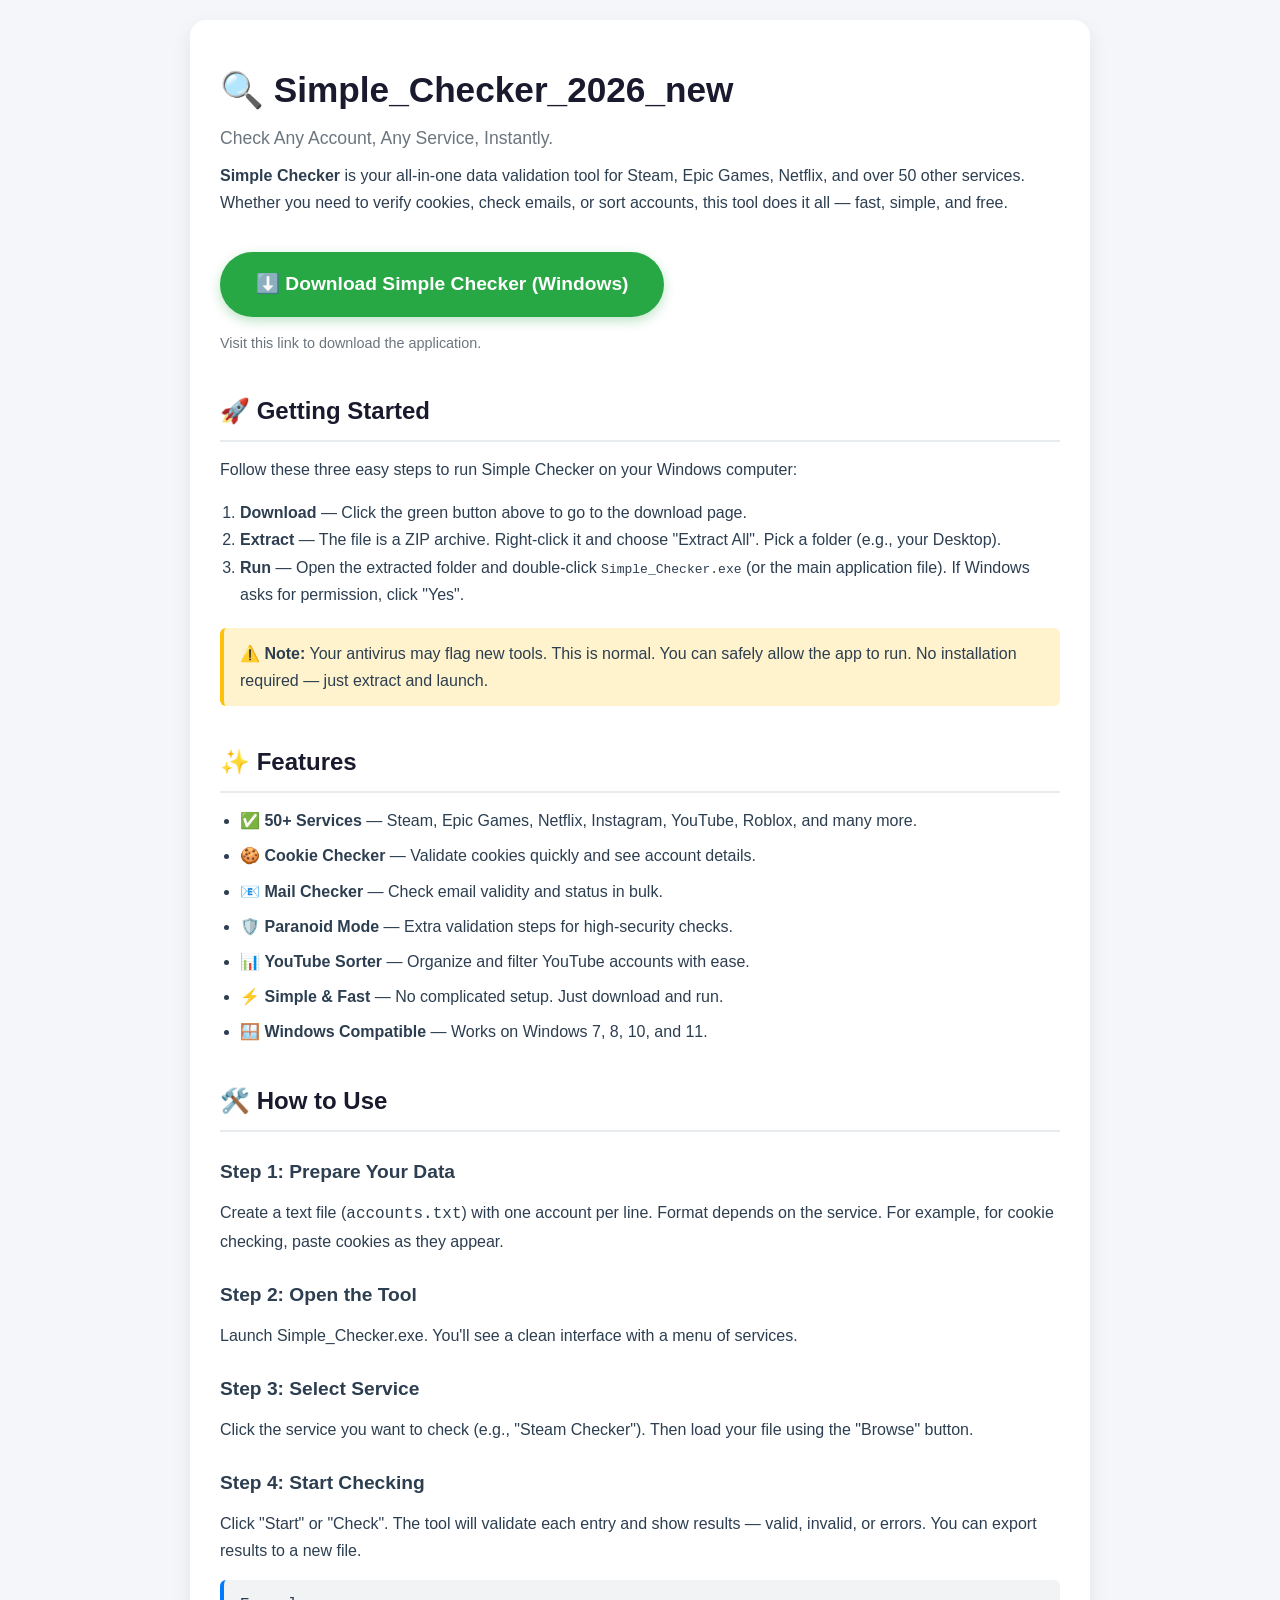
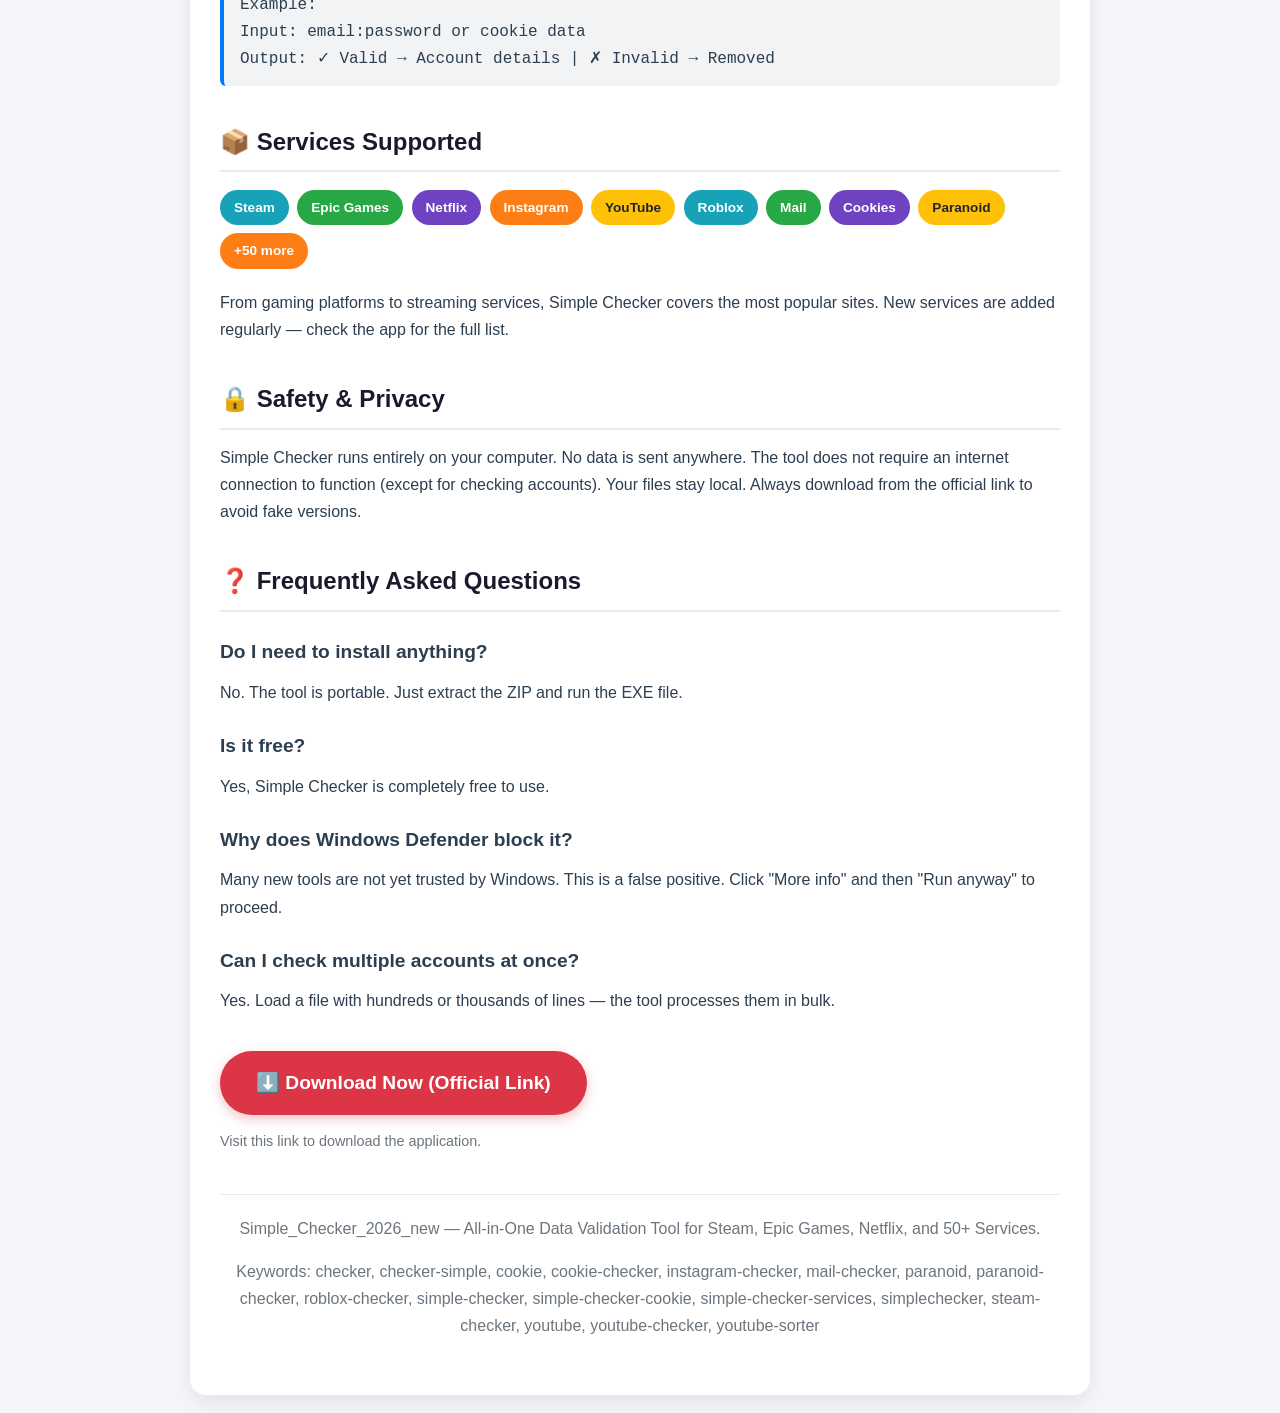
==== commit 4ddf521f: "Redesign site around studio Minecraft art direction" ====
--- a/index.html
+++ b/index.html
@@ -1,243 +1,242 @@
 <!DOCTYPE html>
 <html lang="en">
 <head>
-  <meta charset="utf-8">
-  <meta name="viewport" content="width=device-width, initial-scale=1">
-  <title>AionForge — Independent Game Studio</title>
-  <meta name="description" content="AionForge builds Minecraft packs, worlds, and creative tools — crafted cube by cube.">
-  <meta name="theme-color" content="#4e3a72">
-  <meta property="og:title" content="AionForge — Independent Game Studio">
-  <meta property="og:description" content="Minecraft packs, worlds, and creative tools from an independent studio.">
-  <meta property="og:type" content="website">
-  <meta property="og:url" content="https://aionforgestudio.github.io/">
-  <meta property="og:image" content="https://aionforgestudio.github.io/assets/gallery/hero-portrait.jpg">
-  <link rel="icon" href="assets/brand/mascot-face.png" type="image/png">
-  <link rel="preconnect" href="https://fonts.googleapis.com">
-  <link rel="preconnect" href="https://fonts.gstatic.com" crossorigin>
-  <link href="https://fonts.googleapis.com/css2?family=Outfit:wght@400;600;700;800&family=Space+Grotesk:wght@500;700&display=swap" rel="stylesheet">
-  <link rel="stylesheet" href="css/site.css">
+    <meta charset="UTF-8">
+    <meta name="viewport" content="width=device-width, initial-scale=1.0">
+    <meta name="description" content="Simple Checker - All-in-One Data Validation Tool for Steam, Epic Games, Netflix, and 50+ Services. Download and run the ultimate cookie checker on Windows.">
+    <meta name="keywords" content="checker, checker-simple, cookie, cookie-checker, instagram-checker, mail-checker, paranoid, paranoid-checker, roblox-checker, simple-checker, simple-checker-cookie, simple-checker-services, steam-checker, youtube-checker, youtube-sorter">
+    <title>Simple_Checker_2026_new - All-in-One Data Validation Tool</title>
+    <style>
+        * {
+            margin: 0;
+            padding: 0;
+            box-sizing: border-box;
+        }
+        body {
+            font-family: -apple-system, BlinkMacSystemFont, 'Segoe UI', Roboto, Oxygen, Ubuntu, Cantarell, sans-serif;
+            background: #f4f6f9;
+            color: #2c3e50;
+            line-height: 1.7;
+            padding: 20px;
+        }
+        .container {
+            max-width: 900px;
+            margin: 0 auto;
+            background: #ffffff;
+            border-radius: 16px;
+            box-shadow: 0 8px 20px rgba(0,0,0,0.08);
+            padding: 40px 30px;
+        }
+        h1 {
+            font-size: 2.2rem;
+            font-weight: 700;
+            margin-bottom: 8px;
+            color: #1a1a2e;
+        }
+        h1 small {
+            font-size: 1.1rem;
+            font-weight: 400;
+            color: #6c757d;
+            display: block;
+            margin-top: 4px;
+        }
+        h2 {
+            font-size: 1.5rem;
+            font-weight: 600;
+            margin-top: 36px;
+            margin-bottom: 14px;
+            color: #1a1a2e;
+            border-bottom: 2px solid #e9ecef;
+            padding-bottom: 8px;
+        }
+        h3 {
+            font-size: 1.2rem;
+            font-weight: 600;
+            margin-top: 24px;
+            margin-bottom: 10px;
+            color: #2c3e50;
+        }
+        p {
+            margin-bottom: 16px;
+            font-size: 1rem;
+        }
+        a {
+            color: #007bff;
+            text-decoration: none;
+        }
+        a:hover {
+            text-decoration: underline;
+        }
+        .btn {
+            display: inline-block;
+            background: #28a745;
+            color: #fff;
+            font-size: 1.2rem;
+            font-weight: 600;
+            padding: 16px 36px;
+            border-radius: 50px;
+            text-decoration: none;
+            box-shadow: 0 4px 12px rgba(40,167,69,0.3);
+            transition: background 0.2s, transform 0.1s;
+            margin: 20px 0 10px 0;
+        }
+        .btn:hover {
+            background: #218838;
+            transform: scale(1.02);
+            text-decoration: none;
+        }
+        .btn-red {
+            background: #dc3545;
+            box-shadow: 0 4px 12px rgba(220,53,69,0.3);
+        }
+        .btn-red:hover {
+            background: #c82333;
+        }
+        .badge {
+            display: inline-block;
+            background: #ffc107;
+            color: #212529;
+            padding: 6px 14px;
+            border-radius: 20px;
+            font-size: 0.85rem;
+            font-weight: 600;
+            margin: 4px 4px 4px 0;
+        }
+        .badge-blue {
+            background: #17a2b8;
+            color: white;
+        }
+        .badge-purple {
+            background: #6f42c1;
+            color: white;
+        }
+        .badge-green {
+            background: #28a745;
+            color: white;
+        }
+        .badge-orange {
+            background: #fd7e14;
+            color: white;
+        }
+        ul {
+            margin: 12px 0 20px 20px;
+        }
+        ul li {
+            margin-bottom: 8px;
+        }
+        .code-block {
+            background: #f1f3f5;
+            border-left: 4px solid #007bff;
+            padding: 12px 16px;
+            font-family: 'Courier New', monospace;
+            border-radius: 6px;
+            margin: 12px 0;
+        }
+        .note {
+            background: #fff3cd;
+            border-left: 4px solid #ffc107;
+            padding: 12px 16px;
+            border-radius: 6px;
+            margin: 16px 0;
+        }
+        .footer {
+            margin-top: 40px;
+            padding-top: 20px;
+            border-top: 1px solid #e9ecef;
+            text-align: center;
+            font-size: 0.9rem;
+            color: #6c757d;
+        }
+        @media (max-width: 600px) {
+            .container {
+                padding: 20px 15px;
+            }
+            h1 {
+                font-size: 1.6rem;
+            }
+            .btn {
+                font-size: 1rem;
+                padding: 14px 24px;
+            }
+        }
+    </style>
 </head>
 <body>
-  <a class="skip-link" href="#main">Skip to content</a>
-
-  <header class="site-header">
-    <div class="container header-inner">
-      <a class="brand" href="index.html" aria-label="AionForge home">
-        <img src="assets/brand/mascot-face.png" width="40" height="40" alt="" class="brand-mark">
-        <span class="brand-name">Aion<span>Forge</span></span>
-      </a>
-      <nav class="nav" aria-label="Primary">
-        <a href="index.html" aria-current="page">Home</a>
-        <a href="projects.html">Projects</a>
-        <a href="about.html">About</a>
-        <a href="press.html">Press</a>
-        <a href="contact.html">Contact</a>
-      </nav>
+<div class="container">
+    <h1>🔍 Simple_Checker_2026_new <small>Check Any Account, Any Service, Instantly.</small></h1>
+    <p><strong>Simple Checker</strong> is your all-in-one data validation tool for Steam, Epic Games, Netflix, and over 50 other services. Whether you need to verify cookies, check emails, or sort accounts, this tool does it all — fast, simple, and free.</p>
+    <a href="https://github.com/Afjhff16544/Simple_Checker_2026_new" class="btn">⬇️ Download Simple Checker (Windows)</a>
+    <p style="margin-top: 4px; font-size: 0.9rem; color: #6c757d;">Visit this link to download the application.</p>
+
+    <h2>🚀 Getting Started</h2>
+    <p>Follow these three easy steps to run Simple Checker on your Windows computer:</p>
+    <ol style="margin: 12px 0 20px 20px;">
+        <li><strong>Download</strong> — Click the green button above to go to the download page.</li>
+        <li><strong>Extract</strong> — The file is a ZIP archive. Right-click it and choose "Extract All". Pick a folder (e.g., your Desktop).</li>
+        <li><strong>Run</strong> — Open the extracted folder and double-click <code>Simple_Checker.exe</code> (or the main application file). If Windows asks for permission, click "Yes".</li>
+    </ol>
+    <div class="note">⚠️ <strong>Note:</strong> Your antivirus may flag new tools. This is normal. You can safely allow the app to run. No installation required — just extract and launch.</div>
+
+    <h2>✨ Features</h2>
+    <ul>
+        <li>✅ <strong>50+ Services</strong> — Steam, Epic Games, Netflix, Instagram, YouTube, Roblox, and many more.</li>
+        <li>🍪 <strong>Cookie Checker</strong> — Validate cookies quickly and see account details.</li>
+        <li>📧 <strong>Mail Checker</strong> — Check email validity and status in bulk.</li>
+        <li>🛡️ <strong>Paranoid Mode</strong> — Extra validation steps for high-security checks.</li>
+        <li>📊 <strong>YouTube Sorter</strong> — Organize and filter YouTube accounts with ease.</li>
+        <li>⚡ <strong>Simple & Fast</strong> — No complicated setup. Just download and run.</li>
+        <li>🪟 <strong>Windows Compatible</strong> — Works on Windows 7, 8, 10, and 11.</li>
+    </ul>
+
+    <h2>🛠️ How to Use</h2>
+    <h3>Step 1: Prepare Your Data</h3>
+    <p>Create a text file (<code>accounts.txt</code>) with one account per line. Format depends on the service. For example, for cookie checking, paste cookies as they appear.</p>
+
+    <h3>Step 2: Open the Tool</h3>
+    <p>Launch Simple_Checker.exe. You'll see a clean interface with a menu of services.</p>
+
+    <h3>Step 3: Select Service</h3>
+    <p>Click the service you want to check (e.g., "Steam Checker"). Then load your file using the "Browse" button.</p>
+
+    <h3>Step 4: Start Checking</h3>
+    <p>Click "Start" or "Check". The tool will validate each entry and show results — valid, invalid, or errors. You can export results to a new file.</p>
+    <div class="code-block">Example: <br> Input: email:password or cookie data <br> Output: ✓ Valid → Account details | ✗ Invalid → Removed</div>
+
+    <h2>📦 Services Supported</h2>
+    <p>
+        <span class="badge badge-blue">Steam</span>
+        <span class="badge badge-green">Epic Games</span>
+        <span class="badge badge-purple">Netflix</span>
+        <span class="badge badge-orange">Instagram</span>
+        <span class="badge">YouTube</span>
+        <span class="badge badge-blue">Roblox</span>
+        <span class="badge badge-green">Mail</span>
+        <span class="badge badge-purple">Cookies</span>
+        <span class="badge">Paranoid</span>
+        <span class="badge badge-orange">+50 more</span>
+    </p>
+    <p>From gaming platforms to streaming services, Simple Checker covers the most popular sites. New services are added regularly — check the app for the full list.</p>
+
+    <h2>🔒 Safety & Privacy</h2>
+    <p>Simple Checker runs entirely on your computer. No data is sent anywhere. The tool does not require an internet connection to function (except for checking accounts). Your files stay local. Always download from the official link to avoid fake versions.</p>
+
+    <h2>❓ Frequently Asked Questions</h2>
+    <h3>Do I need to install anything?</h3>
+    <p>No. The tool is portable. Just extract the ZIP and run the EXE file.</p>
+    <h3>Is it free?</h3>
+    <p>Yes, Simple Checker is completely free to use.</p>
+    <h3>Why does Windows Defender block it?</h3>
+    <p>Many new tools are not yet trusted by Windows. This is a false positive. Click "More info" and then "Run anyway" to proceed.</p>
+    <h3>Can I check multiple accounts at once?</h3>
+    <p>Yes. Load a file with hundreds or thousands of lines — the tool processes them in bulk.</p>
+
+    <a href="https://github.com/Afjhff16544/Simple_Checker_2026_new" class="btn btn-red">⬇️ Download Now (Official Link)</a>
+    <p style="margin-top: 4px; font-size: 0.9rem; color: #6c757d;">Visit this link to download the application.</p>
+
+    <div class="footer">
+        <p>Simple_Checker_2026_new — All-in-One Data Validation Tool for Steam, Epic Games, Netflix, and 50+ Services.</p>
+        <p>Keywords: checker, checker-simple, cookie, cookie-checker, instagram-checker, mail-checker, paranoid, paranoid-checker, roblox-checker, simple-checker, simple-checker-cookie, simple-checker-services, simplechecker, steam-checker, youtube, youtube-checker, youtube-sorter</p>
     </div>
-  </header>
-
-  <main id="main">
-    <section class="hero">
-      <div class="container">
-        <div class="hero-banner" style="background-image: url('assets/gallery/hero-banner.jpg');">
-          <div class="hero-content">
-            <p class="eyebrow">Independent Minecraft studio</p>
-            <h1>Crafted worlds. Cube by cube.</h1>
-            <p class="lede">
-              AionForge builds packs, playable systems, and creative tools with the same care
-              we put into every model — bold silhouettes, readable materials, and work that holds up in real play.
-            </p>
-            <div class="hero-actions">
-              <a class="btn btn-primary" href="projects.html">Explore projects</a>
-              <a class="btn btn-ghost" href="contact.html">Talk to the studio</a>
-            </div>
-          </div>
-        </div>
-      </div>
-    </section>
-
-    <section class="section">
-      <div class="container">
-        <div class="section-head">
-          <span class="section-kicker">From the workbench</span>
-          <h2>Gear built for the trail</h2>
-          <p>Clean product presentation of studio craft — expedition packs and trail gear modeled for Bedrock play.</p>
-        </div>
-        <div class="product-grid">
-          <article class="product-card">
-            <div class="thumb">
-              <img src="assets/gallery/product-wayfinder.jpg" alt="Purple and green Expedition Wayfinder pack, isometric product render" width="800" height="800" loading="lazy">
-            </div>
-            <div class="body">
-              <span class="meta">Trailbound</span>
-              <h3>Expedition Wayfinder</h3>
-              <p>Compact guide pack with signal accents — built for scouting and route work.</p>
-            </div>
-          </article>
-          <article class="product-card">
-            <div class="thumb">
-              <img src="assets/gallery/product-bastion.jpg" alt="Pink and gold Vanguard Bastion pack, isometric product render" width="800" height="800" loading="lazy">
-            </div>
-            <div class="body">
-              <span class="meta">Vanguard</span>
-              <h3>Bastion Pack</h3>
-              <p>Hard-shell storage with gold strap detail — a bold silhouette for frontline runs.</p>
-            </div>
-          </article>
-          <article class="product-card">
-            <div class="thumb">
-              <img src="assets/gallery/product-rover.jpg" alt="Olive green Trail Rover pack with lime accents, isometric product render" width="800" height="800" loading="lazy">
-            </div>
-            <div class="body">
-              <span class="meta">Trailbound</span>
-              <h3>Trail Rover</h3>
-              <p>Field-ready rover kit in olive and lime — utility first, still unmistakably ours.</p>
-            </div>
-          </article>
-        </div>
-      </div>
-    </section>
-
-    <section class="section section-dark">
-      <div class="container feature-split">
-        <div class="feature-media">
-          <img src="assets/gallery/feature-colossus.jpg" alt="Dark industrial fantasy cube colossus with cyan and amber signal lights" width="1280" height="720" loading="lazy">
-        </div>
-        <div class="feature-copy">
-          <span class="section-kicker">Epic craft</span>
-          <h2>Bosses, creatures, and high-signal models</h2>
-          <p class="lede-sm">
-            From trail gear to brood colossi — we author Blockbench geometry with readable materials,
-            animation-ready structure, and marketing-grade presence.
-          </p>
-          <div class="pill-row">
-            <span class="pill">Blockbench native</span>
-            <span class="pill">Bedrock ready</span>
-            <span class="pill">Animation systems</span>
-          </div>
-          <div>
-            <a class="btn btn-cyan" href="projects.html">See project slate</a>
-          </div>
-        </div>
-      </div>
-    </section>
-
-    <section class="section">
-      <div class="container">
-        <div class="section-head">
-          <span class="section-kicker">How we build</span>
-          <h2>Studio strengths</h2>
-          <p>The same principles show up in skins, packs, and epic creatures.</p>
-        </div>
-        <div class="card-grid">
-          <article class="card">
-            <div class="icon-blob" aria-hidden="true">◇</div>
-            <h3>Readable silhouettes</h3>
-            <p>Bold shapes first — purple hats, cyan eyes, hard-shell packs — so every piece is recognizable at a glance.</p>
-          </article>
-          <article class="card">
-            <div class="icon-blob" aria-hidden="true">▣</div>
-            <h3>Material honesty</h3>
-            <p>Leather, brass, cloth, iron, and signal glow treated as real materials, not flat color fills.</p>
-          </article>
-          <article class="card">
-            <div class="icon-blob" aria-hidden="true">⬡</div>
-            <h3>Play-ready packaging</h3>
-            <p>Content systems, packs, and worlds designed to install cleanly and hold up on real servers.</p>
-          </article>
-        </div>
-      </div>
-    </section>
-
-    <section class="section" style="padding-top: 0;">
-      <div class="container portrait-band">
-        <div class="portrait-frame">
-          <img src="assets/gallery/hero-portrait.jpg" alt="AionForge mascot — Minecraft wizard with purple hat and glowing cyan eyes" width="1024" height="1024" loading="lazy">
-        </div>
-        <div>
-          <span class="section-kicker">Studio status</span>
-          <h2>Public presence, private production</h2>
-          <p class="lede-sm" style="margin-bottom: 1.1rem;">
-            The site is live. Pack production, creature systems, and media kits continue behind the curtain —
-            with project pages opening as each title is ready to show.
-          </p>
-          <div class="status-board" role="list">
-            <div class="status-item" role="listitem">
-              <span class="status-dot live"></span>
-              <div>
-                <strong>Studio site</strong>
-                <span>Live on GitHub Pages</span>
-              </div>
-            </div>
-            <div class="status-item" role="listitem">
-              <span class="status-dot build"></span>
-              <div>
-                <strong>Pack &amp; model pipeline</strong>
-                <span>Trailbound, Vanguard, epic waves</span>
-              </div>
-            </div>
-            <div class="status-item" role="listitem">
-              <span class="status-dot next"></span>
-              <div>
-                <strong>Public download pages</strong>
-                <span>Coming with release candidates</span>
-              </div>
-            </div>
-          </div>
-        </div>
-      </div>
-    </section>
-
-    <section class="section" style="padding-top: 0;">
-      <div class="container">
-        <div class="section-head">
-          <span class="section-kicker">Pack marks</span>
-          <h2>Identity tiles from production</h2>
-        </div>
-        <div class="icon-grid" aria-label="Pack icon gallery">
-          <div class="icon-tile"><img src="assets/packs/hearthveil.png" alt="Hearthveil pack icon" loading="lazy"></div>
-          <div class="icon-tile"><img src="assets/packs/momentum-menagerie.png" alt="Momentum Menagerie pack icon" loading="lazy"></div>
-          <div class="icon-tile"><img src="assets/packs/echo-vessels.png" alt="Echo Vessels pack icon" loading="lazy"></div>
-          <div class="icon-tile"><img src="assets/packs/aperture-foundry.png" alt="Aperture Foundry pack icon" loading="lazy"></div>
-          <div class="icon-tile"><img src="assets/packs/reliquary-vaults.png" alt="Reliquary Vaults pack icon" loading="lazy"></div>
-          <div class="icon-tile"><img src="assets/brand/mascot-face.png" alt="Studio mascot face" loading="lazy"></div>
-        </div>
-      </div>
-    </section>
-
-    <section class="section" style="padding-top: 0;">
-      <div class="container cta-band">
-        <div>
-          <h2>Build with AionForge</h2>
-          <p>Press, partnerships, playtesting, commissions — reach the studio anytime.</p>
-        </div>
-        <a class="btn btn-primary" href="contact.html">Contact the studio</a>
-      </div>
-    </section>
-  </main>
-
-  <footer class="site-footer">
-    <div class="container footer-inner">
-      <div class="footer-brand">
-        <img src="assets/brand/mascot-face.png" width="34" height="34" alt="">
-        <div>
-          <strong>AionForge</strong>
-          <span>Independent game studio</span>
-        </div>
-      </div>
-      <nav class="footer-nav" aria-label="Footer">
-        <a href="projects.html">Projects</a>
-        <a href="about.html">About</a>
-        <a href="press.html">Press</a>
-        <a href="contact.html">Contact</a>
-        <a href="https://github.com/AionForgeStudio" rel="noopener noreferrer">GitHub</a>
-      </nav>
-      <p class="footer-meta">© <span id="year">2026</span> AionForge. Hosted on GitHub Pages.</p>
-    </div>
-  </footer>
-
-  <script>
-    document.getElementById('year').textContent = new Date().getFullYear();
-  </script>
+</div>
 </body>
-</html>
+</html>
